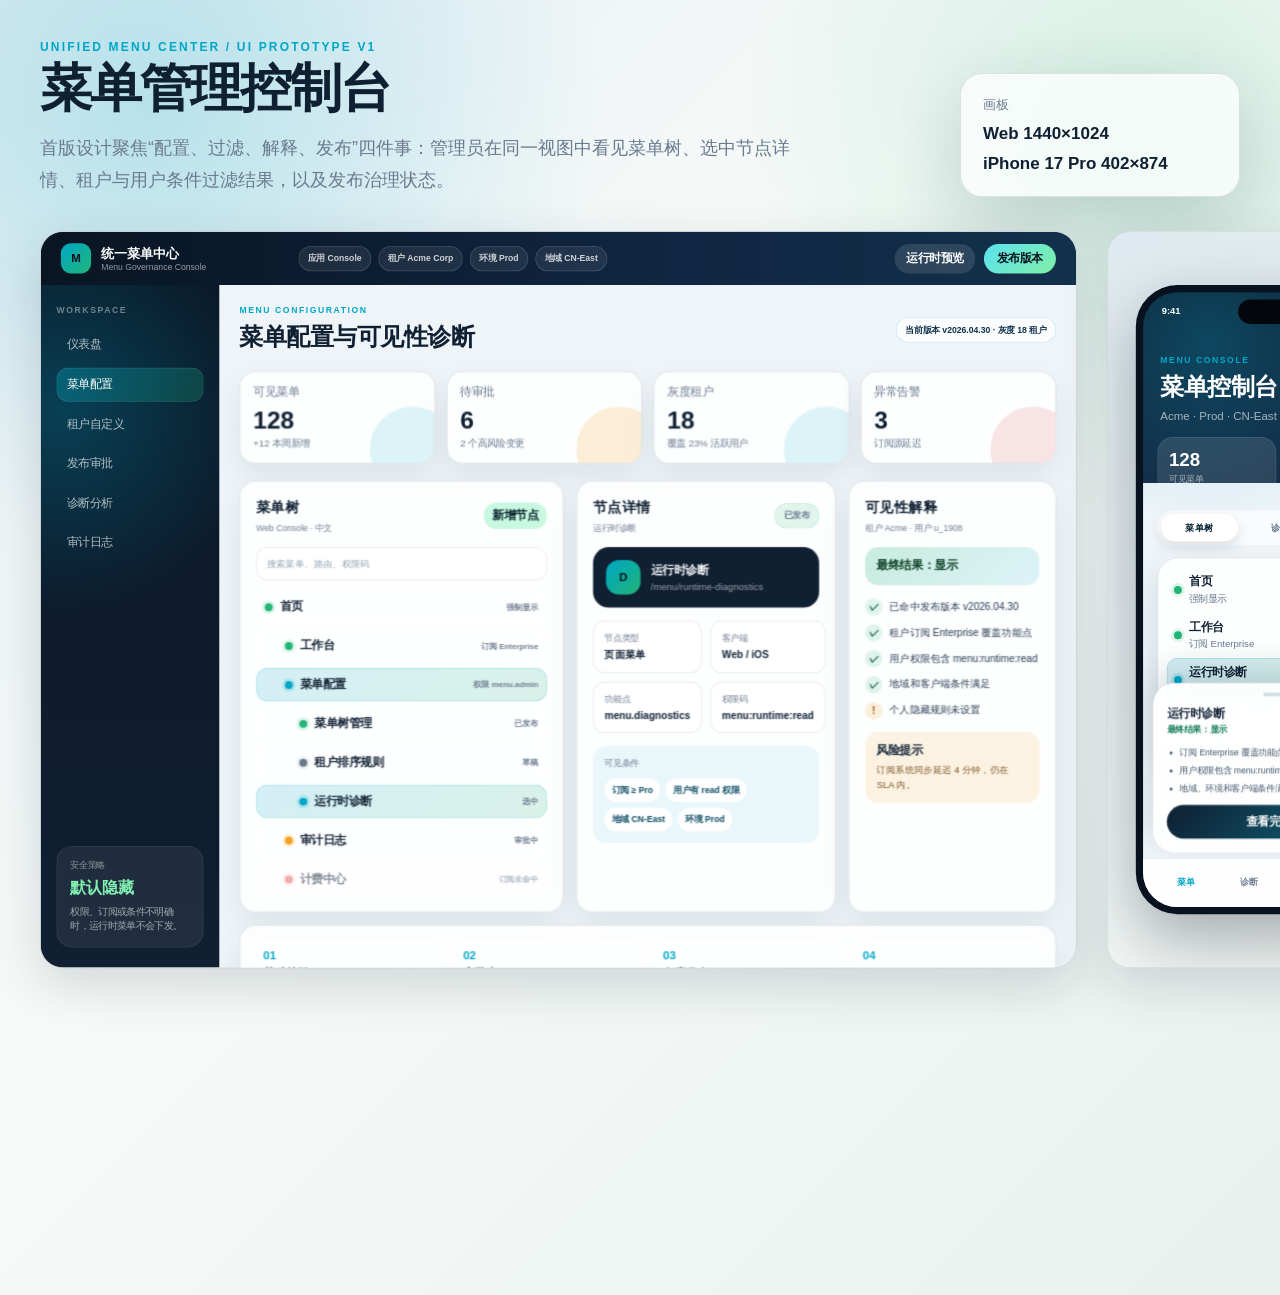
==== docs/design/menu-console-v1/index.html @ ba535923 "docs: 添加菜单管理控制台首版设计原型" ====
<!doctype html>
<html lang="zh-CN">
  <head>
    <meta charset="utf-8" />
    <meta name="viewport" content="width=device-width, initial-scale=1" />
    <title>统一菜单中心 - 菜单管理控制台 v1</title>
    <link rel="stylesheet" href="./styles.css" />
  </head>
  <body>
    <main class="prototype-shell">
      <section class="brief">
        <div>
          <p class="eyebrow">Unified Menu Center / UI Prototype v1</p>
          <h1>菜单管理控制台</h1>
          <p class="brief-copy">
            首版设计聚焦“配置、过滤、解释、发布”四件事：管理员在同一视图中看见菜单树、选中节点详情、租户与用户条件过滤结果，以及发布治理状态。
          </p>
        </div>
        <div class="brief-card">
          <span>画板</span>
          <strong>Web 1440×1024</strong>
          <strong>iPhone 17 Pro 402×874</strong>
        </div>
      </section>

      <section class="canvas-grid" aria-label="菜单管理控制台双端设计稿">
        <article class="artboard web-artboard" aria-label="Web 端菜单管理控制台">
          <header class="web-topbar">
            <div class="brand-lockup">
              <div class="brand-mark">M</div>
              <div>
                <strong>统一菜单中心</strong>
                <span>Menu Governance Console</span>
              </div>
            </div>
            <div class="context-pills">
              <span>应用 Console</span>
              <span>租户 Acme Corp</span>
              <span>环境 Prod</span>
              <span>地域 CN-East</span>
            </div>
            <div class="top-actions">
              <button class="ghost-button">运行时预览</button>
              <button class="primary-button">发布版本</button>
            </div>
          </header>

          <aside class="web-sidebar">
            <p class="nav-label">Workspace</p>
            <nav class="nav-stack">
              <a>仪表盘</a>
              <a class="active">菜单配置</a>
              <a>租户自定义</a>
              <a>发布审批</a>
              <a>诊断分析</a>
              <a>审计日志</a>
            </nav>
            <div class="sidebar-status">
              <span>安全策略</span>
              <strong>默认隐藏</strong>
              <small>权限、订阅或条件不明确时，运行时菜单不会下发。</small>
            </div>
          </aside>

          <section class="web-workspace">
            <div class="workspace-title">
              <div>
                <p class="eyebrow">Menu Configuration</p>
                <h2>菜单配置与可见性诊断</h2>
              </div>
              <div class="release-chip">当前版本 v2026.04.30 · 灰度 18 租户</div>
            </div>

            <div class="metric-grid">
              <div class="metric-card">
                <span>可见菜单</span>
                <strong>128</strong>
                <small>+12 本周新增</small>
              </div>
              <div class="metric-card warning">
                <span>待审批</span>
                <strong>6</strong>
                <small>2 个高风险变更</small>
              </div>
              <div class="metric-card">
                <span>灰度租户</span>
                <strong>18</strong>
                <small>覆盖 23% 活跃用户</small>
              </div>
              <div class="metric-card danger">
                <span>异常告警</span>
                <strong>3</strong>
                <small>订阅源延迟</small>
              </div>
            </div>

            <div class="work-grid">
              <section class="panel tree-panel">
                <div class="panel-head">
                  <div>
                    <h3>菜单树</h3>
                    <span>Web Console · 中文</span>
                  </div>
                  <button class="mini-button">新增节点</button>
                </div>
                <label class="search-box">搜索菜单、路由、权限码</label>
                <div class="tree-list">
                  <div class="tree-row root-row">
                    <span class="node-dot live"></span>
                    <strong>首页</strong>
                    <em>强制显示</em>
                  </div>
                  <div class="tree-row">
                    <span class="indent"></span>
                    <span class="node-dot live"></span>
                    <strong>工作台</strong>
                    <em>订阅 Enterprise</em>
                  </div>
                  <div class="tree-row selected">
                    <span class="indent"></span>
                    <span class="node-dot active"></span>
                    <strong>菜单配置</strong>
                    <em>权限 menu.admin</em>
                  </div>
                  <div class="tree-row">
                    <span class="indent double"></span>
                    <span class="node-dot live"></span>
                    <strong>菜单树管理</strong>
                    <em>已发布</em>
                  </div>
                  <div class="tree-row">
                    <span class="indent double"></span>
                    <span class="node-dot muted"></span>
                    <strong>租户排序规则</strong>
                    <em>草稿</em>
                  </div>
                  <div class="tree-row selected-deep">
                    <span class="indent double"></span>
                    <span class="node-dot active"></span>
                    <strong>运行时诊断</strong>
                    <em>选中</em>
                  </div>
                  <div class="tree-row">
                    <span class="indent"></span>
                    <span class="node-dot warn"></span>
                    <strong>审计日志</strong>
                    <em>审批中</em>
                  </div>
                  <div class="tree-row disabled">
                    <span class="indent"></span>
                    <span class="node-dot off"></span>
                    <strong>计费中心</strong>
                    <em>订阅未命中</em>
                  </div>
                </div>
              </section>

              <section class="panel detail-panel">
                <div class="panel-head">
                  <div>
                    <h3>节点详情</h3>
                    <span>运行时诊断</span>
                  </div>
                  <span class="status-pill">已发布</span>
                </div>
                <div class="detail-hero">
                  <span class="node-icon">D</span>
                  <div>
                    <strong>运行时诊断</strong>
                    <small>/menu/runtime-diagnostics</small>
                  </div>
                </div>
                <div class="field-grid">
                  <div>
                    <span>节点类型</span>
                    <strong>页面菜单</strong>
                  </div>
                  <div>
                    <span>客户端</span>
                    <strong>Web / iOS</strong>
                  </div>
                  <div>
                    <span>功能点</span>
                    <strong>menu.diagnostics</strong>
                  </div>
                  <div>
                    <span>权限码</span>
                    <strong>menu:runtime:read</strong>
                  </div>
                </div>
                <div class="condition-stack">
                  <span>可见条件</span>
                  <div>
                    <b>订阅 ≥ Pro</b>
                    <b>用户有 read 权限</b>
                    <b>地域 CN-East</b>
                    <b>环境 Prod</b>
                  </div>
                </div>
              </section>

              <section class="panel diagnosis-panel">
                <div class="panel-head">
                  <div>
                    <h3>可见性解释</h3>
                    <span>租户 Acme · 用户 u_1908</span>
                  </div>
                </div>
                <div class="decision-banner pass">最终结果：显示</div>
                <ul class="rule-list">
                  <li><span class="ok">✓</span> 已命中发布版本 v2026.04.30</li>
                  <li><span class="ok">✓</span> 租户订阅 Enterprise 覆盖功能点</li>
                  <li><span class="ok">✓</span> 用户权限包含 menu:runtime:read</li>
                  <li><span class="ok">✓</span> 地域和客户端条件满足</li>
                  <li><span class="no">!</span> 个人隐藏规则未设置</li>
                </ul>
                <div class="alert-card">
                  <strong>风险提示</strong>
                  <span>订阅系统同步延迟 4 分钟，仍在 SLA 内。</span>
                </div>
              </section>
            </div>

            <section class="release-strip">
              <div>
                <span>01</span>
                <strong>草稿校验</strong>
                <small>通过 42 条规则</small>
              </div>
              <div>
                <span>02</span>
                <strong>审批中</strong>
                <small>等待安全审批</small>
              </div>
              <div>
                <span>03</span>
                <strong>灰度发布</strong>
                <small>18 个租户</small>
              </div>
              <div>
                <span>04</span>
                <strong>全量发布</strong>
                <small>可一键回滚</small>
              </div>
            </section>
          </section>
        </article>

        <article class="artboard phone-artboard" aria-label="iPhone 17 Pro 菜单管理控制台">
          <div class="phone-device">
            <div class="dynamic-island"></div>
            <div class="phone-screen">
              <header class="phone-status">
                <span>9:41</span>
                <span>5G  100%</span>
              </header>
              <section class="phone-hero">
                <p class="eyebrow">Menu Console</p>
                <h2>菜单控制台</h2>
                <span>Acme · Prod · CN-East</span>
              </section>
              <div class="phone-metrics">
                <div>
                  <strong>128</strong>
                  <span>可见菜单</span>
                </div>
                <div>
                  <strong>3</strong>
                  <span>异常</span>
                </div>
              </div>
              <nav class="phone-tabs">
                <a class="active">菜单树</a>
                <a>诊断</a>
                <a>发布</a>
              </nav>
              <section class="phone-card menu-card">
                <div class="phone-row">
                  <span class="node-dot live"></span>
                  <div>
                    <strong>首页</strong>
                    <small>强制显示</small>
                  </div>
                  <em>Live</em>
                </div>
                <div class="phone-row">
                  <span class="node-dot live"></span>
                  <div>
                    <strong>工作台</strong>
                    <small>订阅 Enterprise</small>
                  </div>
                  <em>Live</em>
                </div>
                <div class="phone-row selected">
                  <span class="node-dot active"></span>
                  <div>
                    <strong>运行时诊断</strong>
                    <small>menu:runtime:read</small>
                  </div>
                  <em>选中</em>
                </div>
                <div class="phone-row disabled">
                  <span class="node-dot off"></span>
                  <div>
                    <strong>计费中心</strong>
                    <small>订阅未命中</small>
                  </div>
                  <em>隐藏</em>
                </div>
              </section>
              <section class="phone-sheet">
                <div class="sheet-handle"></div>
                <div class="sheet-title">
                  <div>
                    <strong>运行时诊断</strong>
                    <span>最终结果：显示</span>
                  </div>
                  <b>✓</b>
                </div>
                <ul>
                  <li>订阅 Enterprise 覆盖功能点</li>
                  <li>用户权限包含 menu:runtime:read</li>
                  <li>地域、环境和客户端条件满足</li>
                </ul>
                <button class="phone-button">查看完整解释</button>
              </section>
              <nav class="phone-tabbar">
                <a class="active">菜单</a>
                <a>诊断</a>
                <a>发布</a>
                <a>我的</a>
              </nav>
            </div>
          </div>
        </article>
      </section>
    </main>
  </body>
</html>
---- docs/design/menu-console-v1/styles.css ----
:root {
  color-scheme: light;
  --ink: #102033;
  --muted: #6a7a8f;
  --paper: #eef4f8;
  --navy: #0b1828;
  --navy-2: #13243a;
  --panel: rgba(255, 255, 255, 0.86);
  --line: rgba(22, 46, 74, 0.12);
  --cyan: #00a7c7;
  --green: #21b577;
  --amber: #f3a324;
  --red: #e45d5d;
  --radius-xl: 30px;
  --radius-lg: 22px;
  --shadow: 0 24px 70px rgba(19, 36, 58, 0.16);
  font-family: "Avenir Next", "DIN Alternate", "PingFang SC", sans-serif;
}

* {
  box-sizing: border-box;
}

body {
  margin: 0;
  min-width: 1280px;
  color: var(--ink);
  background:
    radial-gradient(circle at 12% 8%, rgba(0, 167, 199, 0.22), transparent 28rem),
    radial-gradient(circle at 88% 10%, rgba(33, 181, 119, 0.17), transparent 24rem),
    linear-gradient(135deg, #e7eff4, #f7faf8 42%, #e8f1ee);
}

button,
a {
  font: inherit;
}

.prototype-shell {
  padding: 40px;
}

.brief {
  display: flex;
  align-items: end;
  justify-content: space-between;
  gap: 32px;
  max-width: 1880px;
  margin: 0 auto 34px;
}

.eyebrow {
  margin: 0 0 8px;
  color: var(--cyan);
  font-size: 12px;
  font-weight: 800;
  letter-spacing: 0.18em;
  text-transform: uppercase;
}

.brief h1 {
  margin: 0;
  font-size: 52px;
  line-height: 1;
  letter-spacing: -0.04em;
}

.brief-copy {
  max-width: 760px;
  margin: 18px 0 0;
  color: var(--muted);
  font-size: 18px;
  line-height: 1.8;
}

.brief-card {
  display: grid;
  min-width: 280px;
  gap: 10px;
  padding: 22px;
  border: 1px solid var(--line);
  border-radius: var(--radius-lg);
  background: rgba(255, 255, 255, 0.72);
  box-shadow: var(--shadow);
}

.brief-card span,
.brief-card strong {
  display: block;
}

.brief-card span {
  color: var(--muted);
  font-size: 13px;
}

.brief-card strong {
  font-size: 17px;
}

.canvas-grid {
  display: grid;
  grid-template-columns: 1440px 482px;
  gap: 42px;
  align-items: start;
  width: max-content;
  margin: 0 auto;
}

.artboard {
  position: relative;
  overflow: hidden;
  border: 1px solid rgba(10, 28, 46, 0.12);
  background: var(--paper);
  box-shadow: var(--shadow);
}

.web-artboard {
  width: 1440px;
  height: 1024px;
  border-radius: 32px;
}

.web-topbar {
  position: absolute;
  inset: 0 0 auto 0;
  display: flex;
  align-items: center;
  height: 74px;
  padding: 0 28px;
  color: white;
  background: linear-gradient(90deg, #081523, #102642 62%, #12314a);
}

.brand-lockup {
  display: flex;
  align-items: center;
  gap: 14px;
  width: 330px;
}

.brand-mark {
  display: grid;
  width: 42px;
  height: 42px;
  place-items: center;
  border-radius: 14px;
  background: linear-gradient(135deg, var(--cyan), var(--green));
  color: #06111d;
  font-weight: 900;
}

.brand-lockup strong,
.brand-lockup span {
  display: block;
}

.brand-lockup strong {
  font-size: 18px;
}

.brand-lockup span {
  color: rgba(255, 255, 255, 0.56);
  font-size: 12px;
}

.context-pills {
  display: flex;
  gap: 10px;
  flex: 1;
}

.context-pills span,
.release-chip,
.status-pill {
  border: 1px solid rgba(255, 255, 255, 0.16);
  border-radius: 999px;
  padding: 8px 12px;
  color: rgba(255, 255, 255, 0.78);
  background: rgba(255, 255, 255, 0.08);
  font-size: 12px;
  font-weight: 700;
}

.top-actions {
  display: flex;
  gap: 12px;
}

.ghost-button,
.primary-button,
.mini-button,
.phone-button {
  border: 0;
  border-radius: 999px;
  cursor: default;
  font-weight: 800;
}

.ghost-button {
  padding: 10px 16px;
  color: white;
  background: rgba(255, 255, 255, 0.12);
}

.primary-button {
  padding: 10px 18px;
  color: #06111d;
  background: linear-gradient(135deg, #5be1ef, #80f0a7);
}

.web-sidebar {
  position: absolute;
  top: 74px;
  left: 0;
  bottom: 0;
  width: 248px;
  padding: 28px 22px;
  color: white;
  background:
    radial-gradient(circle at 12% 18%, rgba(0, 167, 199, 0.28), transparent 18rem),
    linear-gradient(180deg, #0a1726, #101f32);
}

.nav-label {
  margin: 0 0 18px;
  color: rgba(255, 255, 255, 0.42);
  font-size: 12px;
  font-weight: 800;
  letter-spacing: 0.18em;
  text-transform: uppercase;
}

.nav-stack {
  display: grid;
  gap: 8px;
}

.nav-stack a {
  display: block;
  padding: 13px 14px;
  border-radius: 16px;
  color: rgba(255, 255, 255, 0.68);
  text-decoration: none;
}

.nav-stack a.active {
  color: white;
  background: linear-gradient(135deg, rgba(0, 167, 199, 0.34), rgba(33, 181, 119, 0.22));
  box-shadow: inset 0 0 0 1px rgba(255, 255, 255, 0.12);
}

.sidebar-status {
  position: absolute;
  left: 22px;
  right: 22px;
  bottom: 28px;
  padding: 18px;
  border: 1px solid rgba(255, 255, 255, 0.1);
  border-radius: 22px;
  background: rgba(255, 255, 255, 0.07);
}

.sidebar-status span,
.sidebar-status strong,
.sidebar-status small {
  display: block;
}

.sidebar-status span {
  color: rgba(255, 255, 255, 0.5);
  font-size: 12px;
}

.sidebar-status strong {
  margin: 8px 0;
  color: #81f1b1;
  font-size: 22px;
}

.sidebar-status small {
  color: rgba(255, 255, 255, 0.58);
  line-height: 1.5;
}

.web-workspace {
  position: absolute;
  top: 74px;
  left: 248px;
  right: 0;
  bottom: 0;
  padding: 28px;
}

.workspace-title {
  display: flex;
  align-items: center;
  justify-content: space-between;
}

.workspace-title h2 {
  margin: 0;
  font-size: 34px;
  letter-spacing: -0.04em;
}

.release-chip {
  color: #10304b;
  border-color: rgba(0, 167, 199, 0.2);
  background: rgba(255, 255, 255, 0.75);
}

.metric-grid {
  display: grid;
  grid-template-columns: repeat(4, 1fr);
  gap: 16px;
  margin: 24px 0;
}

.metric-card,
.panel,
.release-strip {
  border: 1px solid var(--line);
  border-radius: var(--radius-lg);
  background: var(--panel);
  box-shadow: 0 16px 42px rgba(16, 32, 51, 0.08);
  backdrop-filter: blur(16px);
}

.metric-card {
  position: relative;
  overflow: hidden;
  padding: 18px;
}

.metric-card::after {
  position: absolute;
  right: -28px;
  bottom: -40px;
  width: 118px;
  height: 118px;
  border-radius: 50%;
  background: rgba(0, 167, 199, 0.13);
  content: "";
}

.metric-card.warning::after {
  background: rgba(243, 163, 36, 0.18);
}

.metric-card.danger::after {
  background: rgba(228, 93, 93, 0.16);
}

.metric-card span,
.metric-card small {
  display: block;
  color: var(--muted);
}

.metric-card strong {
  display: block;
  margin: 8px 0 4px;
  font-size: 34px;
}

.work-grid {
  display: grid;
  grid-template-columns: 450px 360px 1fr;
  gap: 18px;
}

.panel {
  min-height: 520px;
  padding: 22px;
}

.panel-head {
  display: flex;
  align-items: center;
  justify-content: space-between;
  margin-bottom: 18px;
}

.panel-head h3 {
  margin: 0 0 5px;
  font-size: 20px;
}

.panel-head span {
  color: var(--muted);
  font-size: 12px;
}

.mini-button {
  padding: 8px 12px;
  color: #06202b;
  background: #c8f8e0;
}

.search-box {
  display: block;
  margin-bottom: 14px;
  padding: 13px 14px;
  border: 1px solid rgba(16, 32, 51, 0.1);
  border-radius: 16px;
  color: #8da0b3;
  background: white;
  font-size: 13px;
}

.tree-list {
  display: grid;
  gap: 8px;
}

.tree-row,
.phone-row {
  display: flex;
  align-items: center;
  gap: 10px;
  border-radius: 16px;
}

.tree-row {
  min-height: 46px;
  padding: 10px 12px;
  background: rgba(255, 255, 255, 0.62);
}

.tree-row strong {
  flex: 1;
}

.tree-row em,
.phone-row em {
  color: var(--muted);
  font-size: 11px;
  font-style: normal;
  font-weight: 800;
}

.tree-row.selected,
.tree-row.selected-deep,
.phone-row.selected {
  background: linear-gradient(135deg, rgba(0, 167, 199, 0.16), rgba(33, 181, 119, 0.16));
  box-shadow: inset 0 0 0 1px rgba(0, 167, 199, 0.26);
}

.tree-row.disabled,
.phone-row.disabled {
  opacity: 0.52;
}

.indent {
  width: 18px;
  height: 1px;
}

.indent.double {
  width: 38px;
}

.node-dot {
  width: 11px;
  height: 11px;
  border-radius: 50%;
  background: var(--muted);
  box-shadow: 0 0 0 4px rgba(106, 122, 143, 0.1);
}

.node-dot.live {
  background: var(--green);
  box-shadow: 0 0 0 4px rgba(33, 181, 119, 0.14);
}

.node-dot.active {
  background: var(--cyan);
  box-shadow: 0 0 0 4px rgba(0, 167, 199, 0.16);
}

.node-dot.warn {
  background: var(--amber);
  box-shadow: 0 0 0 4px rgba(243, 163, 36, 0.16);
}

.node-dot.off {
  background: var(--red);
  box-shadow: 0 0 0 4px rgba(228, 93, 93, 0.14);
}

.detail-hero {
  display: flex;
  align-items: center;
  gap: 14px;
  padding: 18px;
  border-radius: 22px;
  background: #102033;
  color: white;
}

.detail-hero strong,
.detail-hero small {
  display: block;
}

.detail-hero small {
  margin-top: 4px;
  color: rgba(255, 255, 255, 0.58);
}

.node-icon {
  display: grid;
  width: 48px;
  height: 48px;
  place-items: center;
  border-radius: 18px;
  background: linear-gradient(135deg, var(--cyan), var(--green));
  color: #06111d;
  font-weight: 900;
}

.status-pill {
  color: #0f5a3e;
  border-color: rgba(33, 181, 119, 0.2);
  background: rgba(33, 181, 119, 0.12);
}

.field-grid {
  display: grid;
  grid-template-columns: 1fr 1fr;
  gap: 12px;
  margin: 18px 0;
}

.field-grid div {
  padding: 15px;
  border: 1px solid var(--line);
  border-radius: 16px;
  background: rgba(255, 255, 255, 0.64);
}

.field-grid span,
.field-grid strong,
.condition-stack span {
  display: block;
}

.field-grid span,
.condition-stack span {
  color: var(--muted);
  font-size: 12px;
}

.field-grid strong {
  margin-top: 6px;
  font-size: 14px;
}

.condition-stack {
  padding: 16px;
  border-radius: 18px;
  background: rgba(0, 167, 199, 0.08);
}

.condition-stack div {
  display: flex;
  flex-wrap: wrap;
  gap: 8px;
  margin-top: 12px;
}

.condition-stack b {
  padding: 8px 10px;
  border-radius: 999px;
  color: #0d4d66;
  background: white;
  font-size: 12px;
}

.decision-banner {
  padding: 16px;
  border-radius: 18px;
  color: #063920;
  background: linear-gradient(135deg, rgba(33, 181, 119, 0.24), rgba(0, 167, 199, 0.12));
  font-weight: 900;
}

.rule-list {
  display: grid;
  gap: 12px;
  margin: 18px 0;
  padding: 0;
  list-style: none;
}

.rule-list li {
  display: flex;
  align-items: center;
  gap: 10px;
  color: #273a50;
  font-size: 14px;
}

.ok,
.no {
  display: grid;
  width: 24px;
  height: 24px;
  place-items: center;
  border-radius: 50%;
  font-weight: 900;
}

.ok {
  color: #0f5a3e;
  background: rgba(33, 181, 119, 0.14);
}

.no {
  color: #8d540c;
  background: rgba(243, 163, 36, 0.16);
}

.alert-card {
  display: grid;
  gap: 6px;
  padding: 16px;
  border-radius: 18px;
  background: rgba(243, 163, 36, 0.13);
}

.alert-card span {
  color: #785222;
  font-size: 13px;
  line-height: 1.5;
}

.release-strip {
  display: grid;
  grid-template-columns: repeat(4, 1fr);
  gap: 14px;
  margin-top: 18px;
  padding: 18px;
}

.release-strip div {
  padding: 14px;
  border-radius: 18px;
  background: rgba(255, 255, 255, 0.62);
}

.release-strip span,
.release-strip strong,
.release-strip small {
  display: block;
}

.release-strip span {
  color: var(--cyan);
  font-weight: 900;
}

.release-strip strong {
  margin: 7px 0 4px;
}

.release-strip small {
  color: var(--muted);
}

.phone-artboard {
  display: grid;
  width: 482px;
  min-height: 1024px;
  place-items: center;
  border-radius: 32px;
  background: linear-gradient(160deg, #dfe9ef, #f4f8f5);
}

.phone-device {
  position: relative;
  width: 402px;
  height: 874px;
  padding: 10px;
  border-radius: 58px;
  background: #07111f;
  box-shadow: 0 36px 90px rgba(6, 17, 29, 0.32);
}

.dynamic-island {
  position: absolute;
  z-index: 2;
  top: 20px;
  left: 50%;
  width: 118px;
  height: 34px;
  border-radius: 999px;
  background: #03070c;
  transform: translateX(-50%);
}

.phone-screen {
  position: relative;
  overflow: hidden;
  width: 100%;
  height: 100%;
  border-radius: 48px;
  background:
    radial-gradient(circle at 24% 8%, rgba(0, 167, 199, 0.28), transparent 16rem),
    linear-gradient(180deg, #102033 0%, #152a44 31%, #eef4f8 31%, #eef4f8 100%);
}

.phone-status {
  display: flex;
  justify-content: space-between;
  padding: 18px 26px 0;
  color: white;
  font-size: 13px;
  font-weight: 800;
}

.phone-hero {
  padding: 54px 24px 0;
  color: white;
}

.phone-hero h2 {
  margin: 0 0 8px;
  font-size: 34px;
  letter-spacing: -0.04em;
}

.phone-hero span {
  color: rgba(255, 255, 255, 0.62);
}

.phone-metrics {
  display: grid;
  grid-template-columns: 1fr 1fr;
  gap: 12px;
  padding: 20px 20px 0;
}

.phone-metrics div {
  padding: 15px;
  border: 1px solid rgba(255, 255, 255, 0.12);
  border-radius: 22px;
  color: white;
  background: rgba(255, 255, 255, 0.11);
}

.phone-metrics strong,
.phone-metrics span {
  display: block;
}

.phone-metrics strong {
  font-size: 26px;
}

.phone-metrics span {
  margin-top: 4px;
  color: rgba(255, 255, 255, 0.58);
  font-size: 12px;
}

.phone-tabs {
  display: grid;
  grid-template-columns: repeat(3, 1fr);
  gap: 6px;
  margin: 18px 20px;
  padding: 5px;
  border-radius: 999px;
  background: rgba(255, 255, 255, 0.68);
}

.phone-tabs a {
  padding: 10px 0;
  border-radius: 999px;
  color: #65778c;
  text-align: center;
  text-decoration: none;
  font-size: 13px;
  font-weight: 900;
}

.phone-tabs a.active {
  color: #052130;
  background: white;
  box-shadow: 0 8px 18px rgba(16, 32, 51, 0.12);
}

.phone-card {
  margin: 0 20px;
  padding: 12px;
  border: 1px solid var(--line);
  border-radius: 28px;
  background: rgba(255, 255, 255, 0.86);
  box-shadow: 0 18px 42px rgba(16, 32, 51, 0.12);
}

.phone-row {
  min-height: 58px;
  padding: 10px;
}

.phone-row div {
  flex: 1;
}

.phone-row strong,
.phone-row small {
  display: block;
}

.phone-row small {
  margin-top: 4px;
  color: var(--muted);
}

.phone-sheet {
  position: absolute;
  left: 14px;
  right: 14px;
  bottom: 76px;
  padding: 12px 18px 18px;
  border: 1px solid rgba(255, 255, 255, 0.65);
  border-radius: 30px;
  background: rgba(255, 255, 255, 0.92);
  box-shadow: 0 -18px 48px rgba(16, 32, 51, 0.18);
  backdrop-filter: blur(18px);
}

.sheet-handle {
  width: 48px;
  height: 5px;
  margin: 0 auto 14px;
  border-radius: 999px;
  background: #cfdae4;
}

.sheet-title {
  display: flex;
  align-items: center;
  justify-content: space-between;
}

.sheet-title strong,
.sheet-title span {
  display: block;
}

.sheet-title span {
  margin-top: 4px;
  color: #0f7b55;
  font-size: 12px;
  font-weight: 900;
}

.sheet-title b {
  display: grid;
  width: 38px;
  height: 38px;
  place-items: center;
  border-radius: 50%;
  color: #0f5a3e;
  background: rgba(33, 181, 119, 0.16);
}

.phone-sheet ul {
  display: grid;
  gap: 7px;
  margin: 13px 0 14px;
  padding-left: 18px;
  color: #41556a;
  font-size: 12px;
  line-height: 1.5;
}

.phone-button {
  width: 100%;
  padding: 13px;
  color: white;
  background: linear-gradient(135deg, #102033, #0d6f85);
}

.phone-tabbar {
  position: absolute;
  left: 0;
  right: 0;
  bottom: 0;
  display: grid;
  grid-template-columns: repeat(4, 1fr);
  height: 68px;
  padding: 8px 16px 10px;
  border-top: 1px solid rgba(16, 32, 51, 0.08);
  background: rgba(255, 255, 255, 0.9);
}

.phone-tabbar a {
  display: grid;
  place-items: center;
  color: #738397;
  text-decoration: none;
  font-size: 12px;
  font-weight: 900;
}

.phone-tabbar a.active {
  color: var(--cyan);
}

@media (max-width: 1500px) {
  body {
    min-width: 0;
  }

  .canvas-grid {
    transform: scale(0.72);
    transform-origin: top left;
  }
}
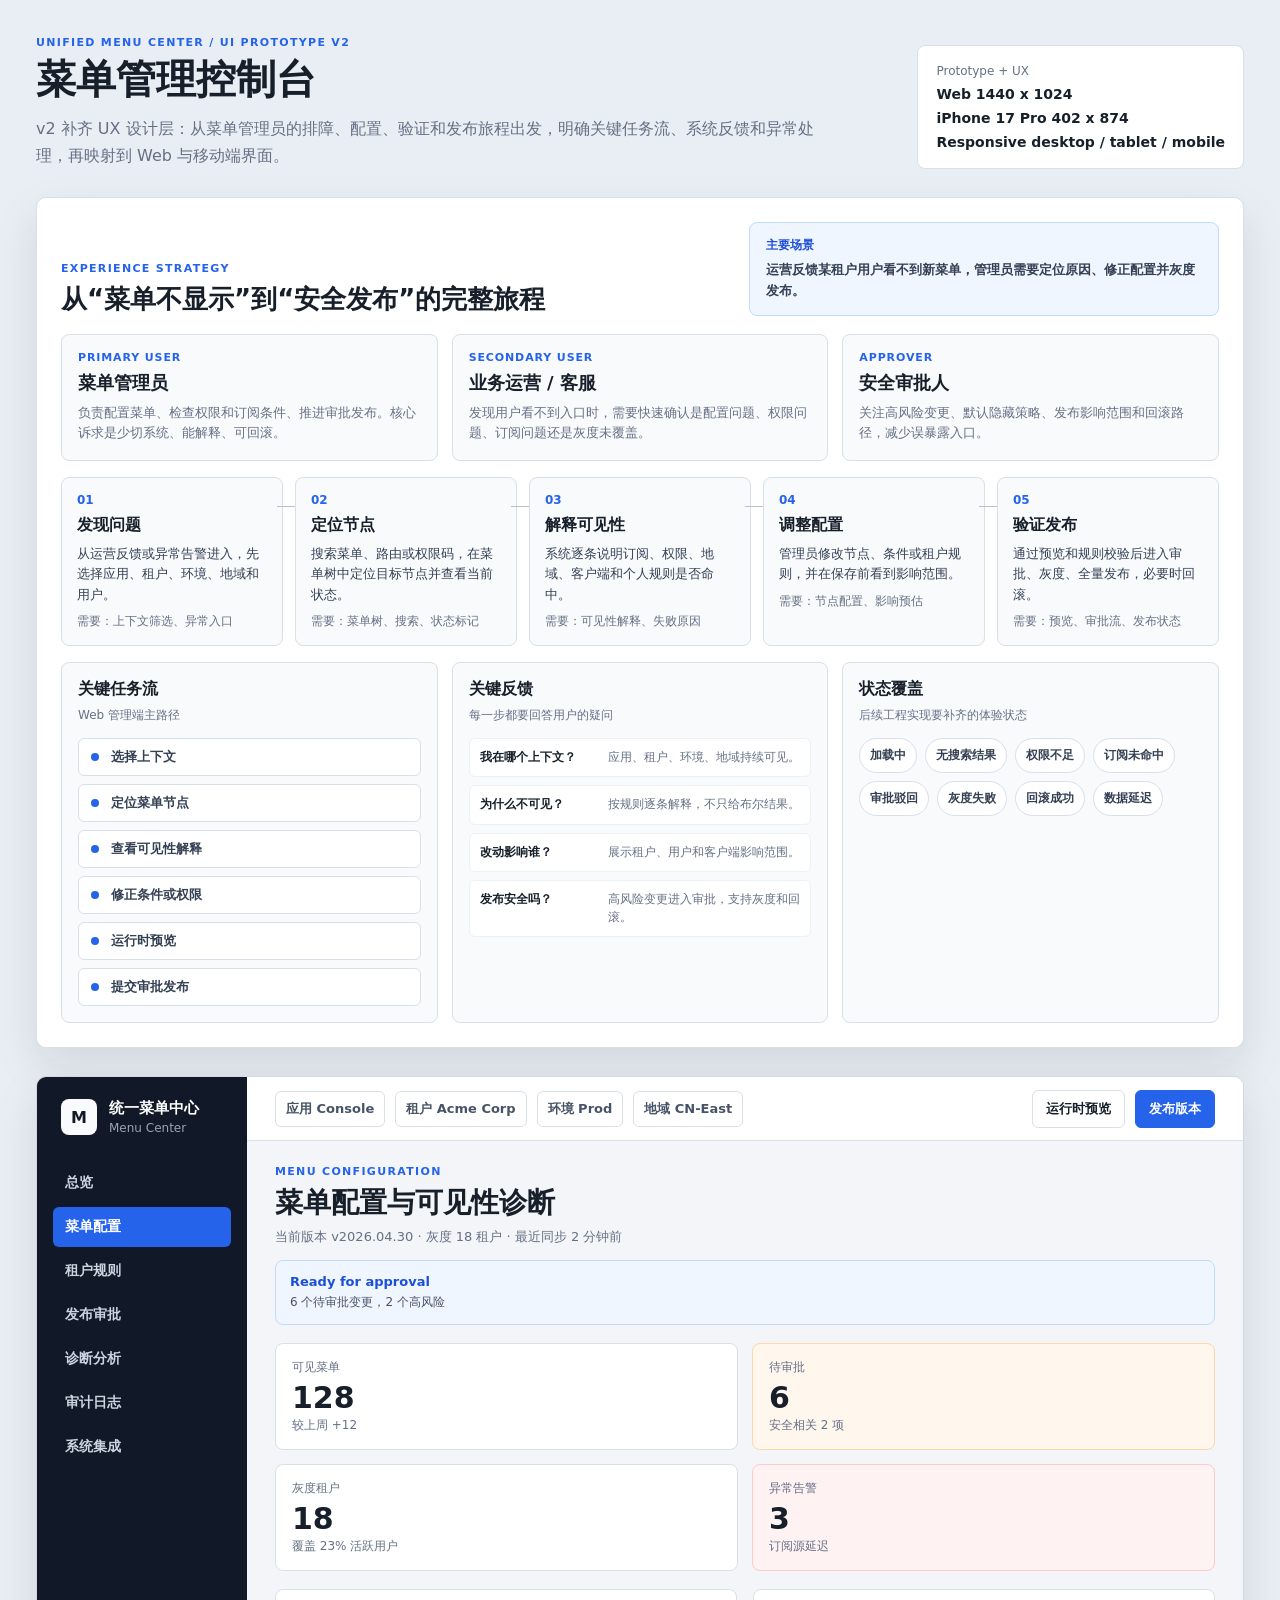
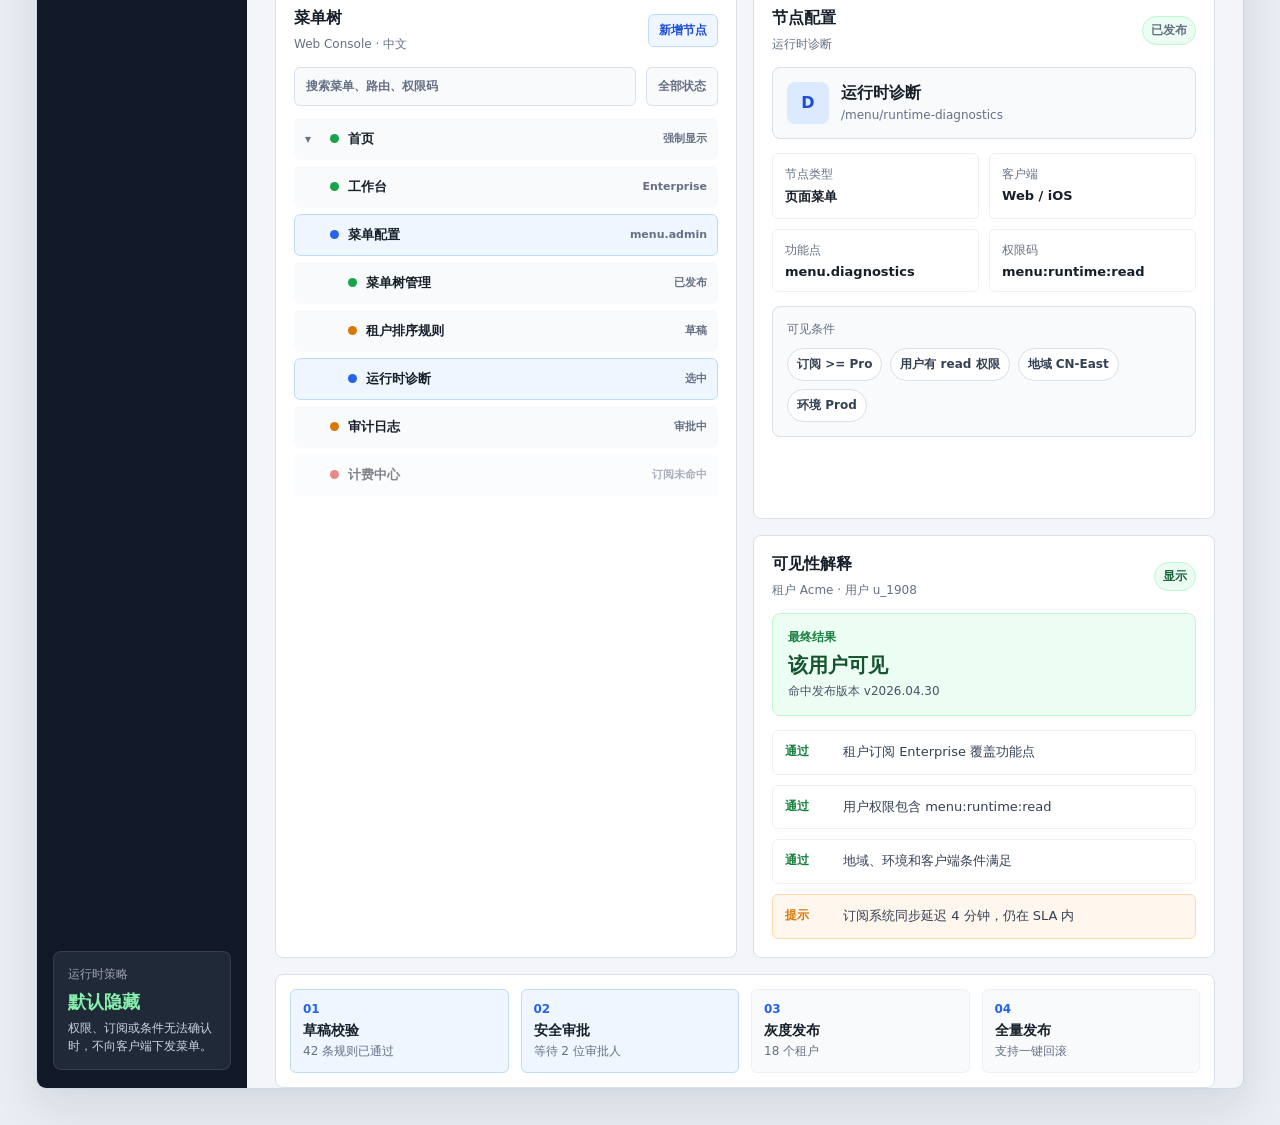
==== commit 44c7f0d2: "docs: 完成菜单控制台原型 UI 设计" ====
--- a/docs/design/menu-console-v1/index.html
+++ b/docs/design/menu-console-v1/index.html
@@ -3,152 +3,276 @@
   <head>
     <meta charset="utf-8" />
     <meta name="viewport" content="width=device-width, initial-scale=1" />
-    <title>统一菜单中心 - 菜单管理控制台 v1</title>
+    <title>统一菜单中心 - 菜单管理控制台 v2</title>
     <link rel="stylesheet" href="./styles.css" />
   </head>
   <body>
     <main class="prototype-shell">
       <section class="brief">
         <div>
-          <p class="eyebrow">Unified Menu Center / UI Prototype v1</p>
+          <p class="eyebrow">Unified Menu Center / UI Prototype v2</p>
           <h1>菜单管理控制台</h1>
           <p class="brief-copy">
-            首版设计聚焦“配置、过滤、解释、发布”四件事：管理员在同一视图中看见菜单树、选中节点详情、租户与用户条件过滤结果，以及发布治理状态。
+            v2 补齐 UX 设计层：从菜单管理员的排障、配置、验证和发布旅程出发，明确关键任务流、系统反馈和异常处理，再映射到 Web 与移动端界面。
           </p>
         </div>
-        <div class="brief-card">
-          <span>画板</span>
-          <strong>Web 1440×1024</strong>
-          <strong>iPhone 17 Pro 402×874</strong>
+        <div class="brief-meta">
+          <span>Prototype + UX</span>
+          <strong>Web 1440 x 1024</strong>
+          <strong>iPhone 17 Pro 402 x 874</strong>
+          <strong>Responsive desktop / tablet / mobile</strong>
         </div>
       </section>
 
-      <section class="canvas-grid" aria-label="菜单管理控制台双端设计稿">
+      <section class="ux-board" aria-label="用户体验设计说明">
+        <div class="ux-board-head">
+          <div>
+            <p class="eyebrow">Experience Strategy</p>
+            <h2>从“菜单不显示”到“安全发布”的完整旅程</h2>
+          </div>
+          <div class="ux-scenario">
+            <span>主要场景</span>
+            <strong>运营反馈某租户用户看不到新菜单，管理员需要定位原因、修正配置并灰度发布。</strong>
+          </div>
+        </div>
+
+        <div class="persona-grid">
+          <section class="persona-card">
+            <span>Primary user</span>
+            <strong>菜单管理员</strong>
+            <p>负责配置菜单、检查权限和订阅条件、推进审批发布。核心诉求是少切系统、能解释、可回滚。</p>
+          </section>
+          <section class="persona-card">
+            <span>Secondary user</span>
+            <strong>业务运营 / 客服</strong>
+            <p>发现用户看不到入口时，需要快速确认是配置问题、权限问题、订阅问题还是灰度未覆盖。</p>
+          </section>
+          <section class="persona-card">
+            <span>Approver</span>
+            <strong>安全审批人</strong>
+            <p>关注高风险变更、默认隐藏策略、发布影响范围和回滚路径，减少误暴露入口。</p>
+          </section>
+        </div>
+
+        <div class="journey-map">
+          <article class="journey-step">
+            <span>01</span>
+            <strong>发现问题</strong>
+            <p>从运营反馈或异常告警进入，先选择应用、租户、环境、地域和用户。</p>
+            <small>需要：上下文筛选、异常入口</small>
+          </article>
+          <article class="journey-step">
+            <span>02</span>
+            <strong>定位节点</strong>
+            <p>搜索菜单、路由或权限码，在菜单树中定位目标节点并查看当前状态。</p>
+            <small>需要：菜单树、搜索、状态标记</small>
+          </article>
+          <article class="journey-step">
+            <span>03</span>
+            <strong>解释可见性</strong>
+            <p>系统逐条说明订阅、权限、地域、客户端和个人规则是否命中。</p>
+            <small>需要：可见性解释、失败原因</small>
+          </article>
+          <article class="journey-step">
+            <span>04</span>
+            <strong>调整配置</strong>
+            <p>管理员修改节点、条件或租户规则，并在保存前看到影响范围。</p>
+            <small>需要：节点配置、影响预估</small>
+          </article>
+          <article class="journey-step">
+            <span>05</span>
+            <strong>验证发布</strong>
+            <p>通过预览和规则校验后进入审批、灰度、全量发布，必要时回滚。</p>
+            <small>需要：预览、审批流、发布状态</small>
+          </article>
+        </div>
+
+        <div class="ux-flow-grid">
+          <section class="flow-panel">
+            <div class="panel-head">
+              <div>
+                <h3>关键任务流</h3>
+                <span>Web 管理端主路径</span>
+              </div>
+            </div>
+            <div class="flow-steps">
+              <b>选择上下文</b>
+              <b>定位菜单节点</b>
+              <b>查看可见性解释</b>
+              <b>修正条件或权限</b>
+              <b>运行时预览</b>
+              <b>提交审批发布</b>
+            </div>
+          </section>
+          <section class="flow-panel">
+            <div class="panel-head">
+              <div>
+                <h3>关键反馈</h3>
+                <span>每一步都要回答用户的疑问</span>
+              </div>
+            </div>
+            <ul class="ux-checklist">
+              <li><b>我在哪个上下文？</b><span>应用、租户、环境、地域持续可见。</span></li>
+              <li><b>为什么不可见？</b><span>按规则逐条解释，不只给布尔结果。</span></li>
+              <li><b>改动影响谁？</b><span>展示租户、用户和客户端影响范围。</span></li>
+              <li><b>发布安全吗？</b><span>高风险变更进入审批，支持灰度和回滚。</span></li>
+            </ul>
+          </section>
+          <section class="flow-panel">
+            <div class="panel-head">
+              <div>
+                <h3>状态覆盖</h3>
+                <span>后续工程实现要补齐的体验状态</span>
+              </div>
+            </div>
+            <div class="state-chips">
+              <span>加载中</span>
+              <span>无搜索结果</span>
+              <span>权限不足</span>
+              <span>订阅未命中</span>
+              <span>审批驳回</span>
+              <span>灰度失败</span>
+              <span>回滚成功</span>
+              <span>数据延迟</span>
+            </div>
+          </section>
+        </div>
+      </section>
+
+      <section class="canvas-grid" aria-label="菜单管理控制台响应式设计稿">
         <article class="artboard web-artboard" aria-label="Web 端菜单管理控制台">
-          <header class="web-topbar">
+          <aside class="web-sidebar">
             <div class="brand-lockup">
-              <div class="brand-mark">M</div>
+              <span class="brand-mark">M</span>
               <div>
                 <strong>统一菜单中心</strong>
-                <span>Menu Governance Console</span>
-              </div>
-            </div>
-            <div class="context-pills">
-              <span>应用 Console</span>
-              <span>租户 Acme Corp</span>
-              <span>环境 Prod</span>
-              <span>地域 CN-East</span>
-            </div>
-            <div class="top-actions">
-              <button class="ghost-button">运行时预览</button>
-              <button class="primary-button">发布版本</button>
-            </div>
-          </header>
-
-          <aside class="web-sidebar">
-            <p class="nav-label">Workspace</p>
-            <nav class="nav-stack">
-              <a>仪表盘</a>
+                <small>Menu Center</small>
+              </div>
+            </div>
+            <nav class="nav-stack" aria-label="主导航">
+              <a>总览</a>
               <a class="active">菜单配置</a>
-              <a>租户自定义</a>
+              <a>租户规则</a>
               <a>发布审批</a>
               <a>诊断分析</a>
               <a>审计日志</a>
+              <a>系统集成</a>
             </nav>
-            <div class="sidebar-status">
-              <span>安全策略</span>
+            <section class="sidebar-card">
+              <span>运行时策略</span>
               <strong>默认隐藏</strong>
-              <small>权限、订阅或条件不明确时，运行时菜单不会下发。</small>
-            </div>
+              <small>权限、订阅或条件无法确认时，不向客户端下发菜单。</small>
+            </section>
           </aside>
 
-          <section class="web-workspace">
-            <div class="workspace-title">
+          <section class="web-main">
+            <header class="web-topbar">
+              <div class="context-selectors">
+                <button>应用 Console</button>
+                <button>租户 Acme Corp</button>
+                <button>环境 Prod</button>
+                <button>地域 CN-East</button>
+              </div>
+              <div class="top-actions">
+                <button class="secondary-button">运行时预览</button>
+                <button class="primary-button">发布版本</button>
+              </div>
+            </header>
+
+            <section class="workspace-head">
               <div>
                 <p class="eyebrow">Menu Configuration</p>
                 <h2>菜单配置与可见性诊断</h2>
-              </div>
-              <div class="release-chip">当前版本 v2026.04.30 · 灰度 18 租户</div>
-            </div>
-
-            <div class="metric-grid">
-              <div class="metric-card">
+                <span>当前版本 v2026.04.30 · 灰度 18 租户 · 最近同步 2 分钟前</span>
+              </div>
+              <div class="release-state">
+                <b>Ready for approval</b>
+                <small>6 个待审批变更，2 个高风险</small>
+              </div>
+            </section>
+
+            <section class="summary-grid" aria-label="关键指标">
+              <div class="summary-item">
                 <span>可见菜单</span>
                 <strong>128</strong>
-                <small>+12 本周新增</small>
-              </div>
-              <div class="metric-card warning">
+                <small>较上周 +12</small>
+              </div>
+              <div class="summary-item warning">
                 <span>待审批</span>
                 <strong>6</strong>
-                <small>2 个高风险变更</small>
-              </div>
-              <div class="metric-card">
+                <small>安全相关 2 项</small>
+              </div>
+              <div class="summary-item">
                 <span>灰度租户</span>
                 <strong>18</strong>
                 <small>覆盖 23% 活跃用户</small>
               </div>
-              <div class="metric-card danger">
+              <div class="summary-item danger">
                 <span>异常告警</span>
                 <strong>3</strong>
                 <small>订阅源延迟</small>
               </div>
-            </div>
-
-            <div class="work-grid">
+            </section>
+
+            <section class="work-grid">
               <section class="panel tree-panel">
                 <div class="panel-head">
                   <div>
                     <h3>菜单树</h3>
                     <span>Web Console · 中文</span>
                   </div>
-                  <button class="mini-button">新增节点</button>
-                </div>
-                <label class="search-box">搜索菜单、路由、权限码</label>
+                  <button class="small-button">新增节点</button>
+                </div>
+                <div class="toolbar-row">
+                  <span>搜索菜单、路由、权限码</span>
+                  <b>全部状态</b>
+                </div>
                 <div class="tree-list">
                   <div class="tree-row root-row">
-                    <span class="node-dot live"></span>
+                    <span class="chevron">▾</span>
+                    <span class="node-status live"></span>
                     <strong>首页</strong>
                     <em>强制显示</em>
                   </div>
                   <div class="tree-row">
-                    <span class="indent"></span>
-                    <span class="node-dot live"></span>
+                    <span class="tree-indent"></span>
+                    <span class="node-status live"></span>
                     <strong>工作台</strong>
-                    <em>订阅 Enterprise</em>
+                    <em>Enterprise</em>
                   </div>
                   <div class="tree-row selected">
-                    <span class="indent"></span>
-                    <span class="node-dot active"></span>
+                    <span class="tree-indent"></span>
+                    <span class="node-status active"></span>
                     <strong>菜单配置</strong>
-                    <em>权限 menu.admin</em>
+                    <em>menu.admin</em>
                   </div>
                   <div class="tree-row">
-                    <span class="indent double"></span>
-                    <span class="node-dot live"></span>
+                    <span class="tree-indent deep"></span>
+                    <span class="node-status live"></span>
                     <strong>菜单树管理</strong>
                     <em>已发布</em>
                   </div>
-                  <div class="tree-row">
-                    <span class="indent double"></span>
-                    <span class="node-dot muted"></span>
+                  <div class="tree-row draft">
+                    <span class="tree-indent deep"></span>
+                    <span class="node-status draft"></span>
                     <strong>租户排序规则</strong>
                     <em>草稿</em>
                   </div>
                   <div class="tree-row selected-deep">
-                    <span class="indent double"></span>
-                    <span class="node-dot active"></span>
+                    <span class="tree-indent deep"></span>
+                    <span class="node-status active"></span>
                     <strong>运行时诊断</strong>
                     <em>选中</em>
                   </div>
                   <div class="tree-row">
-                    <span class="indent"></span>
-                    <span class="node-dot warn"></span>
+                    <span class="tree-indent"></span>
+                    <span class="node-status warning"></span>
                     <strong>审计日志</strong>
                     <em>审批中</em>
                   </div>
                   <div class="tree-row disabled">
-                    <span class="indent"></span>
-                    <span class="node-dot off"></span>
+                    <span class="tree-indent"></span>
+                    <span class="node-status danger"></span>
                     <strong>计费中心</strong>
                     <em>订阅未命中</em>
                   </div>
@@ -158,13 +282,13 @@
               <section class="panel detail-panel">
                 <div class="panel-head">
                   <div>
-                    <h3>节点详情</h3>
+                    <h3>节点配置</h3>
                     <span>运行时诊断</span>
                   </div>
                   <span class="status-pill">已发布</span>
                 </div>
-                <div class="detail-hero">
-                  <span class="node-icon">D</span>
+                <div class="detail-title">
+                  <span class="page-icon">D</span>
                   <div>
                     <strong>运行时诊断</strong>
                     <small>/menu/runtime-diagnostics</small>
@@ -188,10 +312,10 @@
                     <strong>menu:runtime:read</strong>
                   </div>
                 </div>
-                <div class="condition-stack">
+                <div class="condition-block">
                   <span>可见条件</span>
                   <div>
-                    <b>订阅 ≥ Pro</b>
+                    <b>订阅 >= Pro</b>
                     <b>用户有 read 权限</b>
                     <b>地域 CN-East</b>
                     <b>环境 Prod</b>
@@ -205,32 +329,44 @@
                     <h3>可见性解释</h3>
                     <span>租户 Acme · 用户 u_1908</span>
                   </div>
-                </div>
-                <div class="decision-banner pass">最终结果：显示</div>
-                <ul class="rule-list">
-                  <li><span class="ok">✓</span> 已命中发布版本 v2026.04.30</li>
-                  <li><span class="ok">✓</span> 租户订阅 Enterprise 覆盖功能点</li>
-                  <li><span class="ok">✓</span> 用户权限包含 menu:runtime:read</li>
-                  <li><span class="ok">✓</span> 地域和客户端条件满足</li>
-                  <li><span class="no">!</span> 个人隐藏规则未设置</li>
-                </ul>
-                <div class="alert-card">
-                  <strong>风险提示</strong>
-                  <span>订阅系统同步延迟 4 分钟，仍在 SLA 内。</span>
-                </div>
-              </section>
-            </div>
-
-            <section class="release-strip">
-              <div>
+                  <span class="status-pill success">显示</span>
+                </div>
+                <div class="decision-card">
+                  <span>最终结果</span>
+                  <strong>该用户可见</strong>
+                  <small>命中发布版本 v2026.04.30</small>
+                </div>
+                <ol class="rule-list">
+                  <li>
+                    <b>通过</b>
+                    <span>租户订阅 Enterprise 覆盖功能点</span>
+                  </li>
+                  <li>
+                    <b>通过</b>
+                    <span>用户权限包含 menu:runtime:read</span>
+                  </li>
+                  <li>
+                    <b>通过</b>
+                    <span>地域、环境和客户端条件满足</span>
+                  </li>
+                  <li class="warn">
+                    <b>提示</b>
+                    <span>订阅系统同步延迟 4 分钟，仍在 SLA 内</span>
+                  </li>
+                </ol>
+              </section>
+            </section>
+
+            <section class="release-strip" aria-label="发布流程">
+              <div class="active">
                 <span>01</span>
                 <strong>草稿校验</strong>
-                <small>通过 42 条规则</small>
-              </div>
-              <div>
+                <small>42 条规则已通过</small>
+              </div>
+              <div class="active">
                 <span>02</span>
-                <strong>审批中</strong>
-                <small>等待安全审批</small>
+                <strong>安全审批</strong>
+                <small>等待 2 位审批人</small>
               </div>
               <div>
                 <span>03</span>
@@ -240,7 +376,7 @@
               <div>
                 <span>04</span>
                 <strong>全量发布</strong>
-                <small>可一键回滚</small>
+                <small>支持一键回滚</small>
               </div>
             </section>
           </section>
@@ -252,31 +388,38 @@
             <div class="phone-screen">
               <header class="phone-status">
                 <span>9:41</span>
-                <span>5G  100%</span>
+                <span>5G 100%</span>
               </header>
-              <section class="phone-hero">
-                <p class="eyebrow">Menu Console</p>
-                <h2>菜单控制台</h2>
-                <span>Acme · Prod · CN-East</span>
-              </section>
-              <div class="phone-metrics">
+              <section class="phone-header">
+                <div>
+                  <p class="eyebrow">Menu Console</p>
+                  <h2>菜单控制台</h2>
+                  <span>Acme · Prod · CN-East</span>
+                </div>
+                <button>预览</button>
+              </section>
+              <div class="phone-summary">
                 <div>
                   <strong>128</strong>
                   <span>可见菜单</span>
                 </div>
                 <div>
+                  <strong>6</strong>
+                  <span>待审批</span>
+                </div>
+                <div>
                   <strong>3</strong>
                   <span>异常</span>
                 </div>
               </div>
               <nav class="phone-tabs">
-                <a class="active">菜单树</a>
+                <a class="active">菜单</a>
                 <a>诊断</a>
                 <a>发布</a>
               </nav>
-              <section class="phone-card menu-card">
+              <section class="phone-card">
                 <div class="phone-row">
-                  <span class="node-dot live"></span>
+                  <span class="node-status live"></span>
                   <div>
                     <strong>首页</strong>
                     <small>强制显示</small>
@@ -284,7 +427,7 @@
                   <em>Live</em>
                 </div>
                 <div class="phone-row">
-                  <span class="node-dot live"></span>
+                  <span class="node-status live"></span>
                   <div>
                     <strong>工作台</strong>
                     <small>订阅 Enterprise</small>
@@ -292,7 +435,7 @@
                   <em>Live</em>
                 </div>
                 <div class="phone-row selected">
-                  <span class="node-dot active"></span>
+                  <span class="node-status active"></span>
                   <div>
                     <strong>运行时诊断</strong>
                     <small>menu:runtime:read</small>
@@ -300,7 +443,7 @@
                   <em>选中</em>
                 </div>
                 <div class="phone-row disabled">
-                  <span class="node-dot off"></span>
+                  <span class="node-status danger"></span>
                   <div>
                     <strong>计费中心</strong>
                     <small>订阅未命中</small>
@@ -315,7 +458,7 @@
                     <strong>运行时诊断</strong>
                     <span>最终结果：显示</span>
                   </div>
-                  <b>✓</b>
+                  <b>通过</b>
                 </div>
                 <ul>
                   <li>订阅 Enterprise 覆盖功能点</li>
--- a/docs/design/menu-console-v1/styles.css
+++ b/docs/design/menu-console-v1/styles.css
@@ -1,20 +1,27 @@
 :root {
   color-scheme: light;
-  --ink: #102033;
-  --muted: #6a7a8f;
-  --paper: #eef4f8;
-  --navy: #0b1828;
-  --navy-2: #13243a;
-  --panel: rgba(255, 255, 255, 0.86);
-  --line: rgba(22, 46, 74, 0.12);
-  --cyan: #00a7c7;
-  --green: #21b577;
-  --amber: #f3a324;
-  --red: #e45d5d;
-  --radius-xl: 30px;
-  --radius-lg: 22px;
-  --shadow: 0 24px 70px rgba(19, 36, 58, 0.16);
-  font-family: "Avenir Next", "DIN Alternate", "PingFang SC", sans-serif;
+  --ink: #17202a;
+  --muted: #667085;
+  --subtle: #98a2b3;
+  --page: #f3f5f8;
+  --surface: #ffffff;
+  --surface-soft: #f8fafc;
+  --line: #d9e0e8;
+  --line-soft: #edf1f5;
+  --nav: #111827;
+  --nav-soft: #1f2937;
+  --blue: #2563eb;
+  --blue-soft: #eff6ff;
+  --green: #16a34a;
+  --green-soft: #ecfdf3;
+  --amber: #d97706;
+  --amber-soft: #fff7ed;
+  --red: #dc2626;
+  --red-soft: #fef2f2;
+  --shadow: 0 18px 45px rgba(17, 24, 39, 0.1);
+  font-family:
+    Inter, ui-sans-serif, system-ui, -apple-system, BlinkMacSystemFont, "Segoe UI",
+    "PingFang SC", "Microsoft YaHei", sans-serif;
 }
 
 * {
@@ -23,12 +30,8 @@
 
 body {
   margin: 0;
-  min-width: 1280px;
   color: var(--ink);
-  background:
-    radial-gradient(circle at 12% 8%, rgba(0, 167, 199, 0.22), transparent 28rem),
-    radial-gradient(circle at 88% 10%, rgba(33, 181, 119, 0.17), transparent 24rem),
-    linear-gradient(135deg, #e7eff4, #f7faf8 42%, #e8f1ee);
+  background: #e9eef4;
 }
 
 button,
@@ -36,355 +39,591 @@
   font: inherit;
 }
 
+button {
+  cursor: default;
+}
+
 .prototype-shell {
-  padding: 40px;
+  padding: 36px;
 }
 
 .brief {
   display: flex;
-  align-items: end;
+  align-items: flex-end;
   justify-content: space-between;
   gap: 32px;
   max-width: 1880px;
-  margin: 0 auto 34px;
+  margin: 0 auto 28px;
 }
 
 .eyebrow {
   margin: 0 0 8px;
-  color: var(--cyan);
-  font-size: 12px;
+  color: var(--blue);
+  font-size: 11px;
   font-weight: 800;
-  letter-spacing: 0.18em;
+  letter-spacing: 0.12em;
   text-transform: uppercase;
 }
 
 .brief h1 {
   margin: 0;
-  font-size: 52px;
-  line-height: 1;
-  letter-spacing: -0.04em;
+  font-size: 40px;
+  line-height: 1.1;
+  letter-spacing: 0;
 }
 
 .brief-copy {
-  max-width: 760px;
-  margin: 18px 0 0;
-  color: var(--muted);
+  max-width: 790px;
+  margin: 14px 0 0;
+  color: var(--muted);
+  font-size: 16px;
+  line-height: 1.7;
+}
+
+.brief-meta {
+  display: grid;
+  min-width: 270px;
+  gap: 8px;
+  padding: 18px;
+  border: 1px solid var(--line);
+  border-radius: 8px;
+  background: var(--surface);
+}
+
+.brief-meta span,
+.brief-meta strong {
+  display: block;
+}
+
+.brief-meta span {
+  color: var(--muted);
+  font-size: 12px;
+}
+
+.brief-meta strong {
+  font-size: 14px;
+}
+
+.ux-board {
+  max-width: 1880px;
+  margin: 0 auto 28px;
+  padding: 24px;
+  border: 1px solid var(--line);
+  border-radius: 10px;
+  background: var(--surface);
+  box-shadow: var(--shadow);
+}
+
+.ux-board-head {
+  display: flex;
+  align-items: flex-end;
+  justify-content: space-between;
+  gap: 28px;
+  margin-bottom: 18px;
+}
+
+.ux-board-head h2 {
+  margin: 0;
+  font-size: 26px;
+  line-height: 1.25;
+}
+
+.ux-scenario {
+  max-width: 470px;
+  padding: 14px 16px;
+  border: 1px solid #bfdbfe;
+  border-radius: 8px;
+  background: var(--blue-soft);
+}
+
+.ux-scenario span,
+.ux-scenario strong {
+  display: block;
+}
+
+.ux-scenario span {
+  color: #1d4ed8;
+  font-size: 12px;
+  font-weight: 800;
+}
+
+.ux-scenario strong {
+  margin-top: 6px;
+  color: #344054;
+  font-size: 13px;
+  line-height: 1.55;
+}
+
+.persona-grid {
+  display: grid;
+  grid-template-columns: repeat(3, 1fr);
+  gap: 14px;
+  margin-bottom: 16px;
+}
+
+.persona-card,
+.journey-step,
+.flow-panel {
+  border: 1px solid var(--line);
+  border-radius: 8px;
+  background: var(--surface-soft);
+}
+
+.persona-card {
+  padding: 16px;
+}
+
+.persona-card span,
+.persona-card strong,
+.persona-card p {
+  display: block;
+}
+
+.persona-card span {
+  color: var(--blue);
+  font-size: 11px;
+  font-weight: 900;
+  letter-spacing: 0.08em;
+  text-transform: uppercase;
+}
+
+.persona-card strong {
+  margin-top: 7px;
   font-size: 18px;
-  line-height: 1.8;
-}
-
-.brief-card {
-  display: grid;
-  min-width: 280px;
+}
+
+.persona-card p {
+  margin: 8px 0 0;
+  color: var(--muted);
+  font-size: 13px;
+  line-height: 1.6;
+}
+
+.journey-map {
+  display: grid;
+  grid-template-columns: repeat(5, 1fr);
+  gap: 12px;
+  margin-bottom: 16px;
+}
+
+.journey-step {
+  position: relative;
+  min-height: 160px;
+  padding: 15px;
+}
+
+.journey-step::after {
+  position: absolute;
+  top: 28px;
+  right: -17px;
+  width: 22px;
+  height: 1px;
+  background: #b8c2cf;
+  content: "";
+}
+
+.journey-step:last-child::after {
+  display: none;
+}
+
+.journey-step span,
+.journey-step strong,
+.journey-step p,
+.journey-step small {
+  display: block;
+}
+
+.journey-step span {
+  color: var(--blue);
+  font-size: 12px;
+  font-weight: 900;
+}
+
+.journey-step strong {
+  margin-top: 8px;
+  font-size: 16px;
+}
+
+.journey-step p {
+  margin: 8px 0;
+  color: #344054;
+  font-size: 13px;
+  line-height: 1.55;
+}
+
+.journey-step small {
+  color: var(--muted);
+  font-size: 12px;
+  line-height: 1.45;
+}
+
+.ux-flow-grid {
+  display: grid;
+  grid-template-columns: 1fr 1fr 1fr;
+  gap: 14px;
+}
+
+.flow-panel {
+  padding: 16px;
+}
+
+.flow-steps {
+  display: grid;
+  grid-template-columns: 1fr;
+  gap: 8px;
+}
+
+.flow-steps b {
+  position: relative;
+  display: block;
+  padding: 9px 12px 9px 32px;
+  border: 1px solid var(--line);
+  border-radius: 6px;
+  background: var(--surface);
+  color: #344054;
+  font-size: 13px;
+}
+
+.flow-steps b::before {
+  position: absolute;
+  left: 12px;
+  top: 50%;
+  width: 8px;
+  height: 8px;
+  border-radius: 50%;
+  background: var(--blue);
+  content: "";
+  transform: translateY(-50%);
+}
+
+.ux-checklist {
+  display: grid;
+  gap: 8px;
+  margin: 0;
+  padding: 0;
+  list-style: none;
+}
+
+.ux-checklist li {
+  display: grid;
+  grid-template-columns: 118px 1fr;
   gap: 10px;
-  padding: 22px;
+  padding: 10px;
+  border: 1px solid var(--line-soft);
+  border-radius: 6px;
+  background: var(--surface);
+}
+
+.ux-checklist b {
+  color: var(--ink);
+  font-size: 12px;
+}
+
+.ux-checklist span {
+  color: var(--muted);
+  font-size: 12px;
+  line-height: 1.45;
+}
+
+.state-chips {
+  display: flex;
+  flex-wrap: wrap;
+  gap: 8px;
+}
+
+.state-chips span {
+  padding: 8px 10px;
   border: 1px solid var(--line);
-  border-radius: var(--radius-lg);
-  background: rgba(255, 255, 255, 0.72);
-  box-shadow: var(--shadow);
-}
-
-.brief-card span,
-.brief-card strong {
-  display: block;
-}
-
-.brief-card span {
-  color: var(--muted);
-  font-size: 13px;
-}
-
-.brief-card strong {
-  font-size: 17px;
+  border-radius: 999px;
+  background: var(--surface);
+  color: #344054;
+  font-size: 12px;
+  font-weight: 750;
 }
 
 .canvas-grid {
   display: grid;
-  grid-template-columns: 1440px 482px;
-  gap: 42px;
+  grid-template-columns: minmax(0, 1fr) minmax(360px, 482px);
+  gap: 36px;
   align-items: start;
-  width: max-content;
+  width: 100%;
+  max-width: 1880px;
   margin: 0 auto;
 }
 
 .artboard {
   position: relative;
   overflow: hidden;
-  border: 1px solid rgba(10, 28, 46, 0.12);
-  background: var(--paper);
+  border: 1px solid #cfd8e3;
+  background: var(--page);
   box-shadow: var(--shadow);
 }
 
 .web-artboard {
-  width: 1440px;
-  height: 1024px;
-  border-radius: 32px;
-}
-
-.web-topbar {
-  position: absolute;
-  inset: 0 0 auto 0;
-  display: flex;
-  align-items: center;
-  height: 74px;
-  padding: 0 28px;
+  display: grid;
+  grid-template-columns: 236px 1fr;
+  width: 100%;
+  min-height: 1024px;
+  border-radius: 10px;
+}
+
+.web-sidebar {
+  position: relative;
+  padding: 22px 16px;
   color: white;
-  background: linear-gradient(90deg, #081523, #102642 62%, #12314a);
+  background: var(--nav);
 }
 
 .brand-lockup {
   display: flex;
   align-items: center;
-  gap: 14px;
-  width: 330px;
+  gap: 12px;
+  margin-bottom: 28px;
+  padding: 0 8px;
 }
 
 .brand-mark {
   display: grid;
-  width: 42px;
-  height: 42px;
+  width: 36px;
+  height: 36px;
   place-items: center;
-  border-radius: 14px;
-  background: linear-gradient(135deg, var(--cyan), var(--green));
-  color: #06111d;
+  border-radius: 8px;
+  background: #f9fafb;
+  color: var(--nav);
   font-weight: 900;
 }
 
 .brand-lockup strong,
-.brand-lockup span {
+.brand-lockup small {
   display: block;
 }
 
 .brand-lockup strong {
-  font-size: 18px;
-}
-
-.brand-lockup span {
-  color: rgba(255, 255, 255, 0.56);
-  font-size: 12px;
-}
-
-.context-pills {
-  display: flex;
-  gap: 10px;
-  flex: 1;
-}
-
-.context-pills span,
-.release-chip,
-.status-pill {
-  border: 1px solid rgba(255, 255, 255, 0.16);
-  border-radius: 999px;
-  padding: 8px 12px;
-  color: rgba(255, 255, 255, 0.78);
-  background: rgba(255, 255, 255, 0.08);
-  font-size: 12px;
-  font-weight: 700;
-}
-
-.top-actions {
-  display: flex;
-  gap: 12px;
-}
-
-.ghost-button,
-.primary-button,
-.mini-button,
-.phone-button {
-  border: 0;
-  border-radius: 999px;
-  cursor: default;
-  font-weight: 800;
-}
-
-.ghost-button {
-  padding: 10px 16px;
-  color: white;
-  background: rgba(255, 255, 255, 0.12);
-}
-
-.primary-button {
-  padding: 10px 18px;
-  color: #06111d;
-  background: linear-gradient(135deg, #5be1ef, #80f0a7);
-}
-
-.web-sidebar {
-  position: absolute;
-  top: 74px;
-  left: 0;
-  bottom: 0;
-  width: 248px;
-  padding: 28px 22px;
-  color: white;
-  background:
-    radial-gradient(circle at 12% 18%, rgba(0, 167, 199, 0.28), transparent 18rem),
-    linear-gradient(180deg, #0a1726, #101f32);
-}
-
-.nav-label {
-  margin: 0 0 18px;
-  color: rgba(255, 255, 255, 0.42);
-  font-size: 12px;
-  font-weight: 800;
-  letter-spacing: 0.18em;
-  text-transform: uppercase;
+  font-size: 15px;
+}
+
+.brand-lockup small {
+  margin-top: 3px;
+  color: #9ca3af;
+  font-size: 12px;
 }
 
 .nav-stack {
   display: grid;
-  gap: 8px;
+  gap: 4px;
 }
 
 .nav-stack a {
   display: block;
-  padding: 13px 14px;
-  border-radius: 16px;
-  color: rgba(255, 255, 255, 0.68);
+  padding: 11px 12px;
+  border-radius: 6px;
+  color: #cbd5e1;
   text-decoration: none;
+  font-size: 14px;
+  font-weight: 650;
 }
 
 .nav-stack a.active {
   color: white;
-  background: linear-gradient(135deg, rgba(0, 167, 199, 0.34), rgba(33, 181, 119, 0.22));
-  box-shadow: inset 0 0 0 1px rgba(255, 255, 255, 0.12);
-}
-
-.sidebar-status {
+  background: var(--blue);
+}
+
+.sidebar-card {
   position: absolute;
-  left: 22px;
-  right: 22px;
-  bottom: 28px;
-  padding: 18px;
+  left: 16px;
+  right: 16px;
+  bottom: 18px;
+  padding: 14px;
   border: 1px solid rgba(255, 255, 255, 0.1);
-  border-radius: 22px;
-  background: rgba(255, 255, 255, 0.07);
-}
-
-.sidebar-status span,
-.sidebar-status strong,
-.sidebar-status small {
-  display: block;
-}
-
-.sidebar-status span {
-  color: rgba(255, 255, 255, 0.5);
-  font-size: 12px;
-}
-
-.sidebar-status strong {
-  margin: 8px 0;
-  color: #81f1b1;
-  font-size: 22px;
-}
-
-.sidebar-status small {
-  color: rgba(255, 255, 255, 0.58);
+  border-radius: 8px;
+  background: var(--nav-soft);
+}
+
+.sidebar-card span,
+.sidebar-card strong,
+.sidebar-card small {
+  display: block;
+}
+
+.sidebar-card span {
+  color: #9ca3af;
+  font-size: 12px;
+}
+
+.sidebar-card strong {
+  margin: 7px 0 5px;
+  color: #86efac;
+  font-size: 18px;
+}
+
+.sidebar-card small {
+  color: #cbd5e1;
+  font-size: 12px;
   line-height: 1.5;
 }
 
-.web-workspace {
-  position: absolute;
-  top: 74px;
-  left: 248px;
-  right: 0;
-  bottom: 0;
-  padding: 28px;
-}
-
-.workspace-title {
+.web-main {
+  min-width: 0;
+}
+
+.web-topbar {
   display: flex;
   align-items: center;
   justify-content: space-between;
-}
-
-.workspace-title h2 {
+  height: 64px;
+  padding: 0 28px;
+  border-bottom: 1px solid var(--line);
+  background: var(--surface);
+}
+
+.context-selectors,
+.top-actions {
+  display: flex;
+  align-items: center;
+  gap: 10px;
+}
+
+.context-selectors button,
+.secondary-button,
+.primary-button,
+.small-button,
+.phone-header button,
+.phone-button {
+  border: 1px solid var(--line);
+  border-radius: 6px;
+  background: var(--surface);
+  color: var(--ink);
+  font-weight: 700;
+}
+
+.context-selectors button {
+  padding: 8px 10px;
+  color: #475467;
+  font-size: 13px;
+}
+
+.secondary-button,
+.primary-button {
+  padding: 9px 13px;
+  font-size: 13px;
+}
+
+.primary-button {
+  border-color: var(--blue);
+  background: var(--blue);
+  color: white;
+}
+
+.workspace-head {
+  display: flex;
+  align-items: flex-end;
+  justify-content: space-between;
+  padding: 24px 28px 18px;
+}
+
+.workspace-head h2 {
   margin: 0;
-  font-size: 34px;
-  letter-spacing: -0.04em;
-}
-
-.release-chip {
-  color: #10304b;
-  border-color: rgba(0, 167, 199, 0.2);
-  background: rgba(255, 255, 255, 0.75);
-}
-
-.metric-grid {
+  font-size: 28px;
+  line-height: 1.2;
+  letter-spacing: 0;
+}
+
+.workspace-head span {
+  display: block;
+  margin-top: 8px;
+  color: var(--muted);
+  font-size: 13px;
+}
+
+.release-state {
+  min-width: 230px;
+  padding: 13px 14px;
+  border: 1px solid #bfdbfe;
+  border-radius: 8px;
+  background: var(--blue-soft);
+}
+
+.release-state b,
+.release-state small {
+  display: block;
+}
+
+.release-state b {
+  color: #1d4ed8;
+  font-size: 13px;
+}
+
+.release-state small {
+  margin-top: 5px;
+  color: #475467;
+  font-size: 12px;
+}
+
+.summary-grid {
   display: grid;
   grid-template-columns: repeat(4, 1fr);
-  gap: 16px;
-  margin: 24px 0;
-}
-
-.metric-card,
+  gap: 14px;
+  padding: 0 28px 18px;
+}
+
+.summary-item,
 .panel,
 .release-strip {
   border: 1px solid var(--line);
-  border-radius: var(--radius-lg);
-  background: var(--panel);
-  box-shadow: 0 16px 42px rgba(16, 32, 51, 0.08);
-  backdrop-filter: blur(16px);
-}
-
-.metric-card {
-  position: relative;
-  overflow: hidden;
+  border-radius: 8px;
+  background: var(--surface);
+}
+
+.summary-item {
+  padding: 15px 16px;
+}
+
+.summary-item span,
+.summary-item small {
+  display: block;
+  color: var(--muted);
+  font-size: 12px;
+}
+
+.summary-item strong {
+  display: block;
+  margin: 7px 0 4px;
+  font-size: 30px;
+  line-height: 1;
+}
+
+.summary-item.warning {
+  border-color: #fed7aa;
+  background: var(--amber-soft);
+}
+
+.summary-item.danger {
+  border-color: #fecaca;
+  background: var(--red-soft);
+}
+
+.work-grid {
+  display: grid;
+  grid-template-columns: 420px 340px 1fr;
+  gap: 16px;
+  padding: 0 28px;
+}
+
+.panel {
+  min-height: 530px;
   padding: 18px;
-}
-
-.metric-card::after {
-  position: absolute;
-  right: -28px;
-  bottom: -40px;
-  width: 118px;
-  height: 118px;
-  border-radius: 50%;
-  background: rgba(0, 167, 199, 0.13);
-  content: "";
-}
-
-.metric-card.warning::after {
-  background: rgba(243, 163, 36, 0.18);
-}
-
-.metric-card.danger::after {
-  background: rgba(228, 93, 93, 0.16);
-}
-
-.metric-card span,
-.metric-card small {
-  display: block;
-  color: var(--muted);
-}
-
-.metric-card strong {
-  display: block;
-  margin: 8px 0 4px;
-  font-size: 34px;
-}
-
-.work-grid {
-  display: grid;
-  grid-template-columns: 450px 360px 1fr;
-  gap: 18px;
-}
-
-.panel {
-  min-height: 520px;
-  padding: 22px;
 }
 
 .panel-head {
   display: flex;
   align-items: center;
   justify-content: space-between;
-  margin-bottom: 18px;
+  margin-bottom: 14px;
 }
 
 .panel-head h3 {
-  margin: 0 0 5px;
-  font-size: 20px;
+  margin: 0 0 4px;
+  font-size: 16px;
 }
 
 .panel-head span {
@@ -392,44 +631,57 @@
   font-size: 12px;
 }
 
-.mini-button {
-  padding: 8px 12px;
-  color: #06202b;
-  background: #c8f8e0;
-}
-
-.search-box {
-  display: block;
-  margin-bottom: 14px;
-  padding: 13px 14px;
-  border: 1px solid rgba(16, 32, 51, 0.1);
-  border-radius: 16px;
-  color: #8da0b3;
-  background: white;
-  font-size: 13px;
+.small-button {
+  padding: 7px 10px;
+  color: #1d4ed8;
+  background: var(--blue-soft);
+  border-color: #bfdbfe;
+  font-size: 12px;
+}
+
+.toolbar-row {
+  display: grid;
+  grid-template-columns: 1fr auto;
+  gap: 10px;
+  margin-bottom: 12px;
+}
+
+.toolbar-row span,
+.toolbar-row b {
+  display: block;
+  padding: 10px 11px;
+  border: 1px solid var(--line);
+  border-radius: 6px;
+  background: var(--surface-soft);
+  color: var(--muted);
+  font-size: 12px;
+  font-weight: 650;
 }
 
 .tree-list {
   display: grid;
-  gap: 8px;
+  gap: 6px;
 }
 
 .tree-row,
 .phone-row {
   display: flex;
   align-items: center;
-  gap: 10px;
-  border-radius: 16px;
+  gap: 9px;
 }
 
 .tree-row {
-  min-height: 46px;
-  padding: 10px 12px;
-  background: rgba(255, 255, 255, 0.62);
+  min-height: 42px;
+  padding: 9px 10px;
+  border: 1px solid transparent;
+  border-radius: 6px;
+  background: var(--surface-soft);
 }
 
 .tree-row strong {
   flex: 1;
+  min-width: 0;
+  font-size: 13px;
 }
 
 .tree-row em,
@@ -437,217 +689,251 @@
   color: var(--muted);
   font-size: 11px;
   font-style: normal;
-  font-weight: 800;
+  font-weight: 750;
 }
 
 .tree-row.selected,
 .tree-row.selected-deep,
 .phone-row.selected {
-  background: linear-gradient(135deg, rgba(0, 167, 199, 0.16), rgba(33, 181, 119, 0.16));
-  box-shadow: inset 0 0 0 1px rgba(0, 167, 199, 0.26);
+  border-color: #bfdbfe;
+  background: var(--blue-soft);
 }
 
 .tree-row.disabled,
 .phone-row.disabled {
-  opacity: 0.52;
-}
-
-.indent {
-  width: 18px;
+  opacity: 0.55;
+}
+
+.chevron {
+  width: 16px;
+  color: var(--muted);
+  font-size: 12px;
+}
+
+.tree-indent {
+  width: 16px;
   height: 1px;
 }
 
-.indent.double {
-  width: 38px;
-}
-
-.node-dot {
-  width: 11px;
-  height: 11px;
+.tree-indent.deep {
+  width: 34px;
+}
+
+.node-status {
+  display: block;
+  width: 9px;
+  height: 9px;
+  flex: 0 0 9px;
   border-radius: 50%;
-  background: var(--muted);
-  box-shadow: 0 0 0 4px rgba(106, 122, 143, 0.1);
-}
-
-.node-dot.live {
+  background: var(--subtle);
+}
+
+.node-status.live {
   background: var(--green);
-  box-shadow: 0 0 0 4px rgba(33, 181, 119, 0.14);
-}
-
-.node-dot.active {
-  background: var(--cyan);
-  box-shadow: 0 0 0 4px rgba(0, 167, 199, 0.16);
-}
-
-.node-dot.warn {
+}
+
+.node-status.active {
+  background: var(--blue);
+}
+
+.node-status.draft,
+.node-status.warning {
   background: var(--amber);
-  box-shadow: 0 0 0 4px rgba(243, 163, 36, 0.16);
-}
-
-.node-dot.off {
+}
+
+.node-status.danger {
   background: var(--red);
-  box-shadow: 0 0 0 4px rgba(228, 93, 93, 0.14);
-}
-
-.detail-hero {
+}
+
+.status-pill {
+  display: inline-flex;
+  align-items: center;
+  padding: 5px 8px;
+  border: 1px solid #bbf7d0;
+  border-radius: 999px;
+  color: #15803d;
+  background: var(--green-soft);
+  font-size: 12px;
+  font-weight: 800;
+}
+
+.status-pill.success {
+  color: #166534;
+}
+
+.detail-title {
   display: flex;
   align-items: center;
-  gap: 14px;
-  padding: 18px;
-  border-radius: 22px;
-  background: #102033;
-  color: white;
-}
-
-.detail-hero strong,
-.detail-hero small {
-  display: block;
-}
-
-.detail-hero small {
+  gap: 12px;
+  padding: 14px;
+  border: 1px solid var(--line);
+  border-radius: 8px;
+  background: var(--surface-soft);
+}
+
+.detail-title strong,
+.detail-title small {
+  display: block;
+}
+
+.detail-title small {
   margin-top: 4px;
-  color: rgba(255, 255, 255, 0.58);
-}
-
-.node-icon {
-  display: grid;
-  width: 48px;
-  height: 48px;
+  color: var(--muted);
+  font-size: 12px;
+}
+
+.page-icon {
+  display: grid;
+  width: 42px;
+  height: 42px;
   place-items: center;
-  border-radius: 18px;
-  background: linear-gradient(135deg, var(--cyan), var(--green));
-  color: #06111d;
+  border-radius: 8px;
+  background: #dbeafe;
+  color: #1d4ed8;
   font-weight: 900;
 }
 
-.status-pill {
-  color: #0f5a3e;
-  border-color: rgba(33, 181, 119, 0.2);
-  background: rgba(33, 181, 119, 0.12);
-}
-
 .field-grid {
   display: grid;
   grid-template-columns: 1fr 1fr;
-  gap: 12px;
-  margin: 18px 0;
+  gap: 10px;
+  margin: 14px 0;
 }
 
 .field-grid div {
-  padding: 15px;
-  border: 1px solid var(--line);
-  border-radius: 16px;
-  background: rgba(255, 255, 255, 0.64);
+  padding: 12px;
+  border: 1px solid var(--line-soft);
+  border-radius: 6px;
+  background: var(--surface);
 }
 
 .field-grid span,
 .field-grid strong,
-.condition-stack span {
+.condition-block span {
   display: block;
 }
 
 .field-grid span,
-.condition-stack span {
+.condition-block span {
   color: var(--muted);
   font-size: 12px;
 }
 
 .field-grid strong {
-  margin-top: 6px;
-  font-size: 14px;
-}
-
-.condition-stack {
-  padding: 16px;
-  border-radius: 18px;
-  background: rgba(0, 167, 199, 0.08);
-}
-
-.condition-stack div {
+  margin-top: 5px;
+  font-size: 13px;
+}
+
+.condition-block {
+  padding: 14px;
+  border: 1px solid var(--line);
+  border-radius: 8px;
+  background: var(--surface-soft);
+}
+
+.condition-block div {
   display: flex;
   flex-wrap: wrap;
   gap: 8px;
-  margin-top: 12px;
-}
-
-.condition-stack b {
-  padding: 8px 10px;
+  margin-top: 10px;
+}
+
+.condition-block b {
+  padding: 7px 9px;
+  border: 1px solid var(--line);
   border-radius: 999px;
-  color: #0d4d66;
-  background: white;
-  font-size: 12px;
-}
-
-.decision-banner {
-  padding: 16px;
-  border-radius: 18px;
-  color: #063920;
-  background: linear-gradient(135deg, rgba(33, 181, 119, 0.24), rgba(0, 167, 199, 0.12));
-  font-weight: 900;
+  background: var(--surface);
+  color: #344054;
+  font-size: 12px;
+}
+
+.decision-card {
+  padding: 15px;
+  border: 1px solid #bbf7d0;
+  border-radius: 8px;
+  background: var(--green-soft);
+}
+
+.decision-card span,
+.decision-card strong,
+.decision-card small {
+  display: block;
+}
+
+.decision-card span {
+  color: #15803d;
+  font-size: 12px;
+  font-weight: 800;
+}
+
+.decision-card strong {
+  margin: 6px 0 4px;
+  color: #14532d;
+  font-size: 20px;
+}
+
+.decision-card small {
+  color: #475467;
+  font-size: 12px;
 }
 
 .rule-list {
   display: grid;
-  gap: 12px;
-  margin: 18px 0;
+  gap: 10px;
+  margin: 14px 0 0;
   padding: 0;
   list-style: none;
 }
 
 .rule-list li {
-  display: flex;
-  align-items: center;
+  display: grid;
+  grid-template-columns: 48px 1fr;
   gap: 10px;
-  color: #273a50;
-  font-size: 14px;
-}
-
-.ok,
-.no {
-  display: grid;
-  width: 24px;
-  height: 24px;
-  place-items: center;
-  border-radius: 50%;
-  font-weight: 900;
-}
-
-.ok {
-  color: #0f5a3e;
-  background: rgba(33, 181, 119, 0.14);
-}
-
-.no {
-  color: #8d540c;
-  background: rgba(243, 163, 36, 0.16);
-}
-
-.alert-card {
-  display: grid;
-  gap: 6px;
-  padding: 16px;
-  border-radius: 18px;
-  background: rgba(243, 163, 36, 0.13);
-}
-
-.alert-card span {
-  color: #785222;
+  align-items: start;
+  padding: 12px;
+  border: 1px solid var(--line-soft);
+  border-radius: 6px;
+  background: var(--surface);
+}
+
+.rule-list b {
+  color: #15803d;
+  font-size: 12px;
+}
+
+.rule-list span {
+  color: #344054;
   font-size: 13px;
-  line-height: 1.5;
+  line-height: 1.45;
+}
+
+.rule-list li.warn {
+  border-color: #fed7aa;
+  background: var(--amber-soft);
+}
+
+.rule-list li.warn b {
+  color: var(--amber);
 }
 
 .release-strip {
   display: grid;
   grid-template-columns: repeat(4, 1fr);
-  gap: 14px;
-  margin-top: 18px;
-  padding: 18px;
+  gap: 12px;
+  margin: 16px 28px 0;
+  padding: 14px;
 }
 
 .release-strip div {
-  padding: 14px;
-  border-radius: 18px;
-  background: rgba(255, 255, 255, 0.62);
+  padding: 12px;
+  border: 1px solid var(--line-soft);
+  border-radius: 6px;
+  background: var(--surface-soft);
+}
+
+.release-strip div.active {
+  border-color: #bfdbfe;
+  background: var(--blue-soft);
 }
 
 .release-strip span,
@@ -657,25 +943,29 @@
 }
 
 .release-strip span {
-  color: var(--cyan);
+  color: var(--blue);
+  font-size: 12px;
   font-weight: 900;
 }
 
 .release-strip strong {
-  margin: 7px 0 4px;
+  margin: 6px 0 3px;
+  font-size: 14px;
 }
 
 .release-strip small {
   color: var(--muted);
+  font-size: 12px;
 }
 
 .phone-artboard {
   display: grid;
-  width: 482px;
+  width: 100%;
   min-height: 1024px;
+  padding: 34px;
   place-items: center;
-  border-radius: 32px;
-  background: linear-gradient(160deg, #dfe9ef, #f4f8f5);
+  border-radius: 10px;
+  background: #eef2f7;
 }
 
 .phone-device {
@@ -683,9 +973,9 @@
   width: 402px;
   height: 874px;
   padding: 10px;
-  border-radius: 58px;
-  background: #07111f;
-  box-shadow: 0 36px 90px rgba(6, 17, 29, 0.32);
+  border-radius: 54px;
+  background: #101828;
+  box-shadow: 0 30px 70px rgba(16, 24, 40, 0.25);
 }
 
 .dynamic-island {
@@ -693,10 +983,10 @@
   z-index: 2;
   top: 20px;
   left: 50%;
-  width: 118px;
+  width: 116px;
   height: 34px;
   border-radius: 999px;
-  background: #03070c;
+  background: #030712;
   transform: translateX(-50%);
 }
 
@@ -705,108 +995,119 @@
   overflow: hidden;
   width: 100%;
   height: 100%;
-  border-radius: 48px;
-  background:
-    radial-gradient(circle at 24% 8%, rgba(0, 167, 199, 0.28), transparent 16rem),
-    linear-gradient(180deg, #102033 0%, #152a44 31%, #eef4f8 31%, #eef4f8 100%);
+  border-radius: 45px;
+  background: var(--page);
 }
 
 .phone-status {
   display: flex;
   justify-content: space-between;
   padding: 18px 26px 0;
-  color: white;
+  color: var(--ink);
   font-size: 13px;
   font-weight: 800;
 }
 
-.phone-hero {
-  padding: 54px 24px 0;
-  color: white;
-}
-
-.phone-hero h2 {
-  margin: 0 0 8px;
-  font-size: 34px;
-  letter-spacing: -0.04em;
-}
-
-.phone-hero span {
-  color: rgba(255, 255, 255, 0.62);
-}
-
-.phone-metrics {
-  display: grid;
-  grid-template-columns: 1fr 1fr;
-  gap: 12px;
-  padding: 20px 20px 0;
-}
-
-.phone-metrics div {
-  padding: 15px;
-  border: 1px solid rgba(255, 255, 255, 0.12);
-  border-radius: 22px;
-  color: white;
-  background: rgba(255, 255, 255, 0.11);
-}
-
-.phone-metrics strong,
-.phone-metrics span {
-  display: block;
-}
-
-.phone-metrics strong {
-  font-size: 26px;
-}
-
-.phone-metrics span {
-  margin-top: 4px;
-  color: rgba(255, 255, 255, 0.58);
-  font-size: 12px;
+.phone-header {
+  display: flex;
+  align-items: flex-end;
+  justify-content: space-between;
+  padding: 56px 22px 0;
+}
+
+.phone-header h2 {
+  margin: 0 0 7px;
+  font-size: 30px;
+  letter-spacing: 0;
+}
+
+.phone-header span {
+  color: var(--muted);
+  font-size: 13px;
+}
+
+.phone-header button {
+  padding: 8px 10px;
+  color: #1d4ed8;
+  background: var(--blue-soft);
+  border-color: #bfdbfe;
+  font-size: 12px;
+}
+
+.phone-summary {
+  display: grid;
+  grid-template-columns: repeat(3, 1fr);
+  gap: 8px;
+  padding: 18px 18px 0;
+}
+
+.phone-summary div {
+  padding: 12px 10px;
+  border: 1px solid var(--line);
+  border-radius: 8px;
+  background: var(--surface);
+}
+
+.phone-summary strong,
+.phone-summary span {
+  display: block;
+}
+
+.phone-summary strong {
+  font-size: 22px;
+  line-height: 1;
+}
+
+.phone-summary span {
+  margin-top: 5px;
+  color: var(--muted);
+  font-size: 11px;
 }
 
 .phone-tabs {
   display: grid;
   grid-template-columns: repeat(3, 1fr);
-  gap: 6px;
-  margin: 18px 20px;
-  padding: 5px;
-  border-radius: 999px;
-  background: rgba(255, 255, 255, 0.68);
+  gap: 4px;
+  margin: 16px 18px 12px;
+  padding: 4px;
+  border: 1px solid var(--line);
+  border-radius: 8px;
+  background: #edf2f7;
 }
 
 .phone-tabs a {
-  padding: 10px 0;
-  border-radius: 999px;
-  color: #65778c;
+  padding: 9px 0;
+  border-radius: 6px;
+  color: var(--muted);
   text-align: center;
   text-decoration: none;
   font-size: 13px;
-  font-weight: 900;
+  font-weight: 800;
 }
 
 .phone-tabs a.active {
-  color: #052130;
-  background: white;
-  box-shadow: 0 8px 18px rgba(16, 32, 51, 0.12);
+  color: var(--ink);
+  background: var(--surface);
+  box-shadow: 0 1px 2px rgba(16, 24, 40, 0.08);
 }
 
 .phone-card {
-  margin: 0 20px;
-  padding: 12px;
+  margin: 0 18px;
+  padding: 8px;
   border: 1px solid var(--line);
-  border-radius: 28px;
-  background: rgba(255, 255, 255, 0.86);
-  box-shadow: 0 18px 42px rgba(16, 32, 51, 0.12);
+  border-radius: 10px;
+  background: var(--surface);
 }
 
 .phone-row {
-  min-height: 58px;
+  min-height: 56px;
   padding: 10px;
+  border-radius: 8px;
 }
 
 .phone-row div {
   flex: 1;
+  min-width: 0;
 }
 
 .phone-row strong,
@@ -814,30 +1115,35 @@
   display: block;
 }
 
+.phone-row strong {
+  font-size: 14px;
+}
+
 .phone-row small {
   margin-top: 4px;
   color: var(--muted);
+  font-size: 12px;
 }
 
 .phone-sheet {
   position: absolute;
-  left: 14px;
-  right: 14px;
-  bottom: 76px;
-  padding: 12px 18px 18px;
-  border: 1px solid rgba(255, 255, 255, 0.65);
-  border-radius: 30px;
-  background: rgba(255, 255, 255, 0.92);
-  box-shadow: 0 -18px 48px rgba(16, 32, 51, 0.18);
+  left: 12px;
+  right: 12px;
+  bottom: 72px;
+  padding: 10px 16px 16px;
+  border: 1px solid var(--line);
+  border-radius: 18px;
+  background: rgba(255, 255, 255, 0.96);
+  box-shadow: 0 -16px 36px rgba(16, 24, 40, 0.14);
   backdrop-filter: blur(18px);
 }
 
 .sheet-handle {
-  width: 48px;
+  width: 44px;
   height: 5px;
-  margin: 0 auto 14px;
+  margin: 0 auto 13px;
   border-radius: 999px;
-  background: #cfdae4;
+  background: #cbd5e1;
 }
 
 .sheet-title {
@@ -853,19 +1159,17 @@
 
 .sheet-title span {
   margin-top: 4px;
-  color: #0f7b55;
-  font-size: 12px;
-  font-weight: 900;
+  color: #15803d;
+  font-size: 12px;
+  font-weight: 800;
 }
 
 .sheet-title b {
-  display: grid;
-  width: 38px;
-  height: 38px;
-  place-items: center;
-  border-radius: 50%;
-  color: #0f5a3e;
-  background: rgba(33, 181, 119, 0.16);
+  padding: 6px 8px;
+  border-radius: 999px;
+  color: #15803d;
+  background: var(--green-soft);
+  font-size: 12px;
 }
 
 .phone-sheet ul {
@@ -873,16 +1177,17 @@
   gap: 7px;
   margin: 13px 0 14px;
   padding-left: 18px;
-  color: #41556a;
-  font-size: 12px;
-  line-height: 1.5;
+  color: #475467;
+  font-size: 12px;
+  line-height: 1.45;
 }
 
 .phone-button {
   width: 100%;
-  padding: 13px;
+  padding: 12px;
+  border-color: var(--blue);
   color: white;
-  background: linear-gradient(135deg, #102033, #0d6f85);
+  background: var(--blue);
 }
 
 .phone-tabbar {
@@ -892,32 +1197,275 @@
   bottom: 0;
   display: grid;
   grid-template-columns: repeat(4, 1fr);
-  height: 68px;
-  padding: 8px 16px 10px;
-  border-top: 1px solid rgba(16, 32, 51, 0.08);
-  background: rgba(255, 255, 255, 0.9);
+  height: 66px;
+  padding: 7px 16px 10px;
+  border-top: 1px solid var(--line);
+  background: rgba(255, 255, 255, 0.94);
 }
 
 .phone-tabbar a {
   display: grid;
   place-items: center;
-  color: #738397;
+  color: var(--muted);
   text-decoration: none;
   font-size: 12px;
-  font-weight: 900;
+  font-weight: 800;
 }
 
 .phone-tabbar a.active {
-  color: var(--cyan);
-}
-
-@media (max-width: 1500px) {
-  body {
+  color: var(--blue);
+}
+
+@media (max-width: 2200px) {
+  .canvas-grid {
+    grid-template-columns: 1fr;
+  }
+
+  .phone-artboard {
+    display: none;
+  }
+
+  .web-artboard {
+    min-height: auto;
+  }
+}
+
+@media (max-width: 1400px) {
+  .web-artboard {
+    grid-template-columns: 210px 1fr;
+  }
+
+  .workspace-head {
+    align-items: stretch;
+    flex-direction: column;
+    gap: 14px;
+  }
+
+  .release-state {
     min-width: 0;
   }
 
-  .canvas-grid {
-    transform: scale(0.72);
-    transform-origin: top left;
-  }
-}
+  .summary-grid {
+    grid-template-columns: repeat(2, 1fr);
+  }
+
+  .work-grid {
+    grid-template-columns: minmax(320px, 1fr) minmax(320px, 1fr);
+  }
+
+  .tree-panel {
+    grid-row: span 2;
+  }
+
+  .diagnosis-panel {
+    min-height: auto;
+  }
+}
+
+@media (max-width: 900px) {
+  .prototype-shell {
+    padding: 22px;
+  }
+
+  .brief,
+  .ux-board-head {
+    align-items: stretch;
+    flex-direction: column;
+  }
+
+  .brief h1 {
+    font-size: 36px;
+  }
+
+  .brief-copy {
+    font-size: 15px;
+  }
+
+  .brief-meta,
+  .ux-scenario {
+    min-width: 0;
+    max-width: none;
+  }
+
+  .ux-board {
+    padding: 18px;
+  }
+
+  .ux-board-head h2 {
+    font-size: 24px;
+  }
+
+  .persona-grid,
+  .journey-map,
+  .ux-flow-grid {
+    grid-template-columns: 1fr;
+  }
+
+  .journey-step {
+    min-height: auto;
+  }
+
+  .journey-step::after {
+    display: none;
+  }
+
+  .ux-checklist li {
+    grid-template-columns: 1fr;
+  }
+
+  .web-artboard {
+    display: block;
+  }
+
+  .web-sidebar {
+    padding: 16px;
+  }
+
+  .brand-lockup {
+    margin-bottom: 16px;
+    padding: 0;
+  }
+
+  .nav-stack {
+    display: flex;
+    gap: 8px;
+    overflow-x: auto;
+    padding-bottom: 4px;
+    scrollbar-width: none;
+  }
+
+  .nav-stack::-webkit-scrollbar {
+    display: none;
+  }
+
+  .nav-stack a {
+    flex: 0 0 auto;
+    padding: 9px 11px;
+    white-space: nowrap;
+  }
+
+  .sidebar-card {
+    position: static;
+    margin-top: 14px;
+  }
+
+  .web-topbar {
+    align-items: stretch;
+    flex-direction: column;
+    height: auto;
+    gap: 12px;
+    padding: 16px;
+  }
+
+  .context-selectors {
+    display: grid;
+    grid-template-columns: 1fr 1fr;
+  }
+
+  .top-actions {
+    display: grid;
+    grid-template-columns: 1fr 1fr;
+  }
+
+  .context-selectors button,
+  .secondary-button,
+  .primary-button {
+    width: 100%;
+  }
+
+  .workspace-head,
+  .summary-grid,
+  .work-grid {
+    padding-right: 16px;
+    padding-left: 16px;
+  }
+
+  .workspace-head h2 {
+    font-size: 24px;
+  }
+
+  .work-grid {
+    grid-template-columns: 1fr;
+  }
+
+  .tree-panel {
+    grid-row: auto;
+  }
+
+  .panel {
+    min-height: auto;
+  }
+
+  .release-strip {
+    grid-template-columns: repeat(2, 1fr);
+    margin-right: 16px;
+    margin-left: 16px;
+  }
+}
+
+@media (max-width: 560px) {
+  .prototype-shell {
+    padding: 14px;
+  }
+
+  .brief h1 {
+    font-size: 30px;
+  }
+
+  .brief-copy {
+    font-size: 14px;
+  }
+
+  .ux-board {
+    padding: 14px;
+  }
+
+  .ux-board-head h2 {
+    font-size: 20px;
+  }
+
+  .web-artboard,
+  .ux-board,
+  .brief-meta {
+    border-radius: 8px;
+  }
+
+  .web-sidebar {
+    padding: 14px;
+  }
+
+  .context-selectors,
+  .top-actions,
+  .summary-grid,
+  .field-grid,
+  .release-strip {
+    grid-template-columns: 1fr;
+  }
+
+  .toolbar-row {
+    grid-template-columns: 1fr;
+  }
+
+  .panel-head {
+    align-items: flex-start;
+    flex-direction: column;
+    gap: 10px;
+  }
+
+  .small-button {
+    width: 100%;
+  }
+
+  .tree-row {
+    align-items: flex-start;
+  }
+
+  .tree-row em {
+    max-width: 90px;
+    text-align: right;
+  }
+
+  .rule-list li {
+    grid-template-columns: 1fr;
+  }
+}
